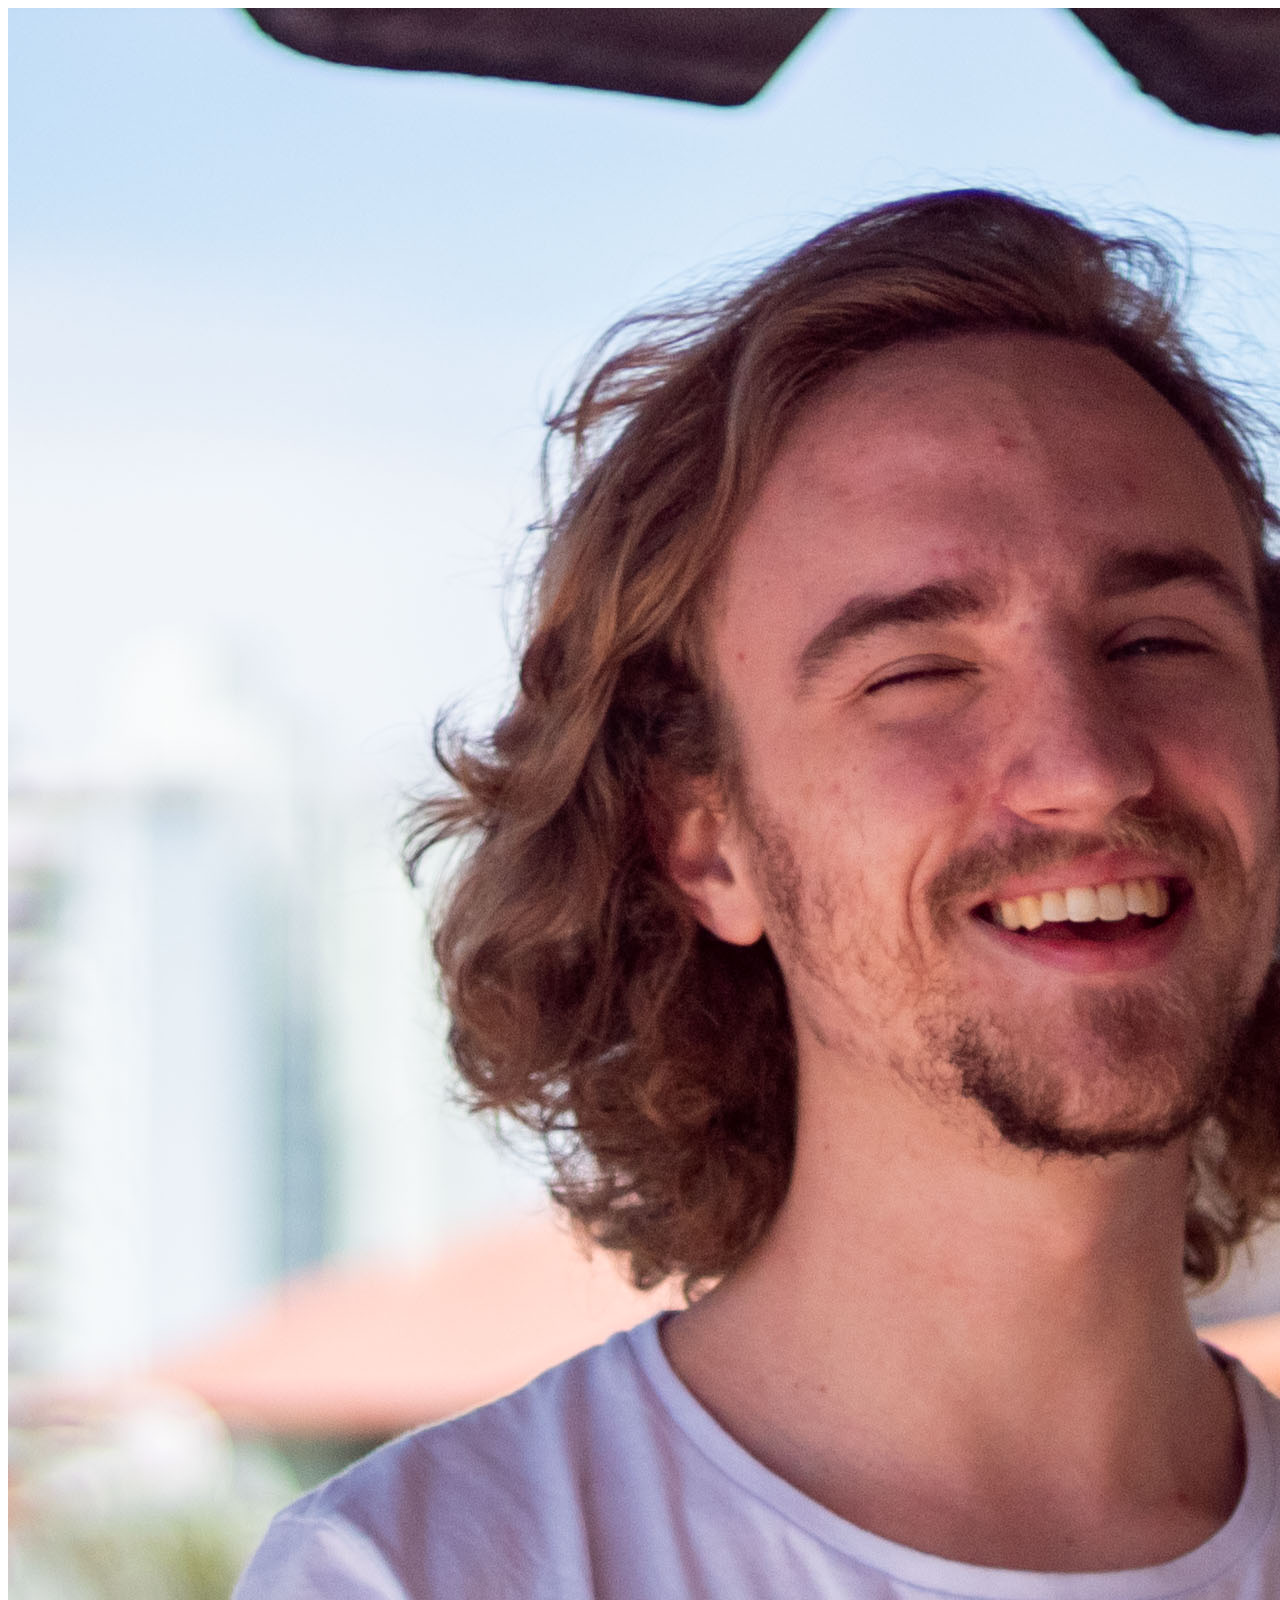
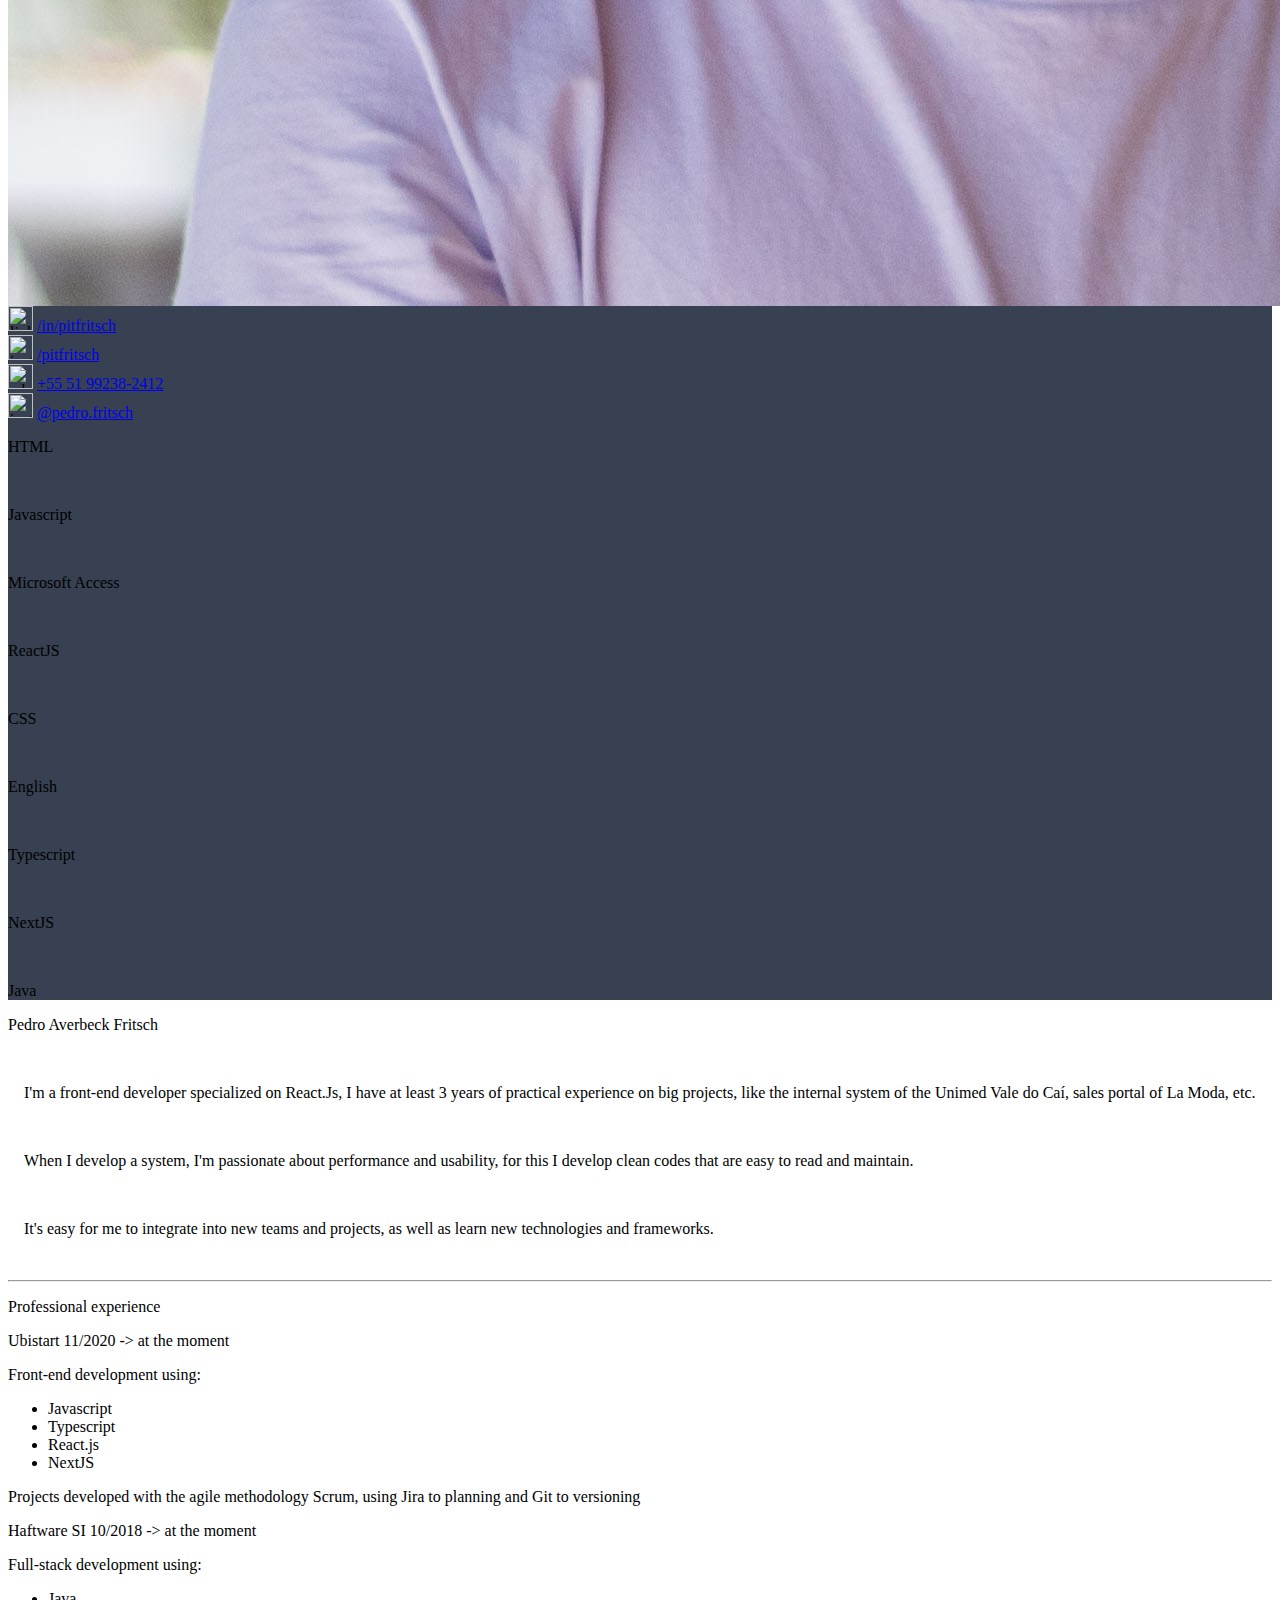
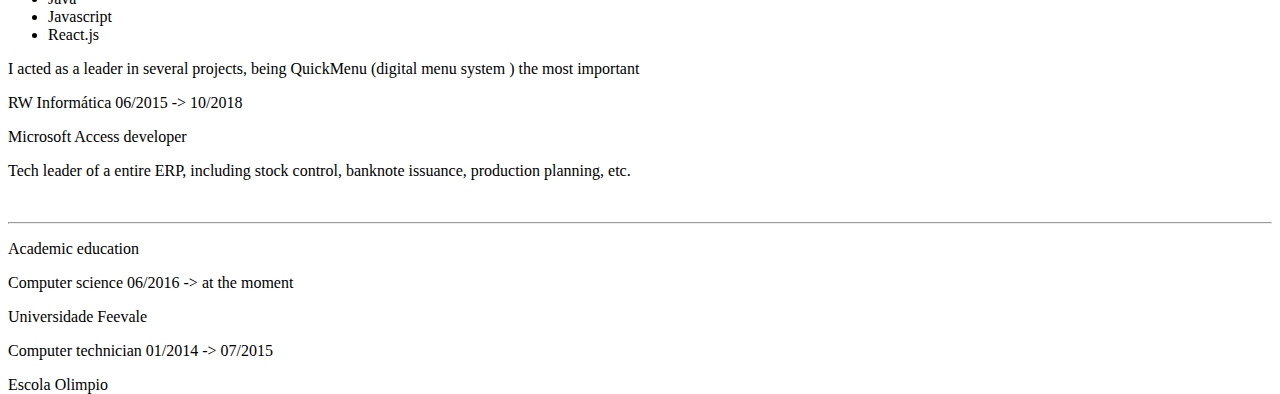
==== en.html @ 0fd1dc42 "versão em ingles /en.html" ====
<html>
  <link href="https://unpkg.com/tailwindcss@^1.0/dist/tailwind.min.css" rel="stylesheet">
  <link href="./style.css" rel="stylesheet">
  <link rel="icon" type="image/png" href="img/favicon.png"/>
  <head>
    <title>Curriculum | Pedro Fritsch</title>
  </head>
  <body>
    
    <div class="grid grid-cols-6 gap-0" style="height: 100vh;">
      <div class="col-span-2 px-4 py-4 text-white dark-bg">
        <img class="w-3/4 mx-auto rounded-full" src="./img/foto.jpg">
        <br>
        <div class="flex flex-col gap-3">
          <div class="flex justify-center gap-2">
            <img src="https://cdn.svgporn.com/logos/linkedin-icon.svg" alt="linkedin-icon" width="25" class="p-0.5">
            <a href="https://www.linkedin.com/in/pitfritsch/" target="_blank">/in/pitfritsch</a>
          </div>
          <div class="flex justify-center gap-2">
            <img src="https://cdn.svgporn.com/logos/github-icon.svg" alt="instagram-icon" width="25" class="p-0.5">
            <a href="https://www.github.com/pitfritsch/" target="_blank">/pitfritsch</a>
          </div>
          <div class="flex justify-center gap-2">
            <img src="https://cdn.svgporn.com/logos/whatsapp.svg" alt="whatsapp-icon" width="25" class="p-0.5">
            <a href="https://api.whatsapp.com/send?phone=5551992382412&text=Oi Pedro, acabei de ver teu currículo, podemos conversar?" target="_blank">+55 51 99238-2412</a>
          </div>
          <div class="flex justify-center gap-2">
            <img src="https://cdn.svgporn.com/logos/instagram-icon.svg" alt="instagram-icon" width="25" class="p-0.5">
            <a href="https://www.instagram.com/pedro.fritsch/" target="_blank">@pedro.fritsch</a>
          </div>
        </div>
        <div class="py-0 px-4">
          <p>HTML</p>
          <div class="w-full h-6 rounded bg-gray-100 overflow-hidden">
            <div class="w-10/12 h-full blue-bar"></div>
          </div>
          <br>
          <p>Javascript</p>
          <div class="w-full h-6 rounded bg-gray-100 overflow-hidden">
            <div class="w-10/12 h-full blue-bar"></div>
          </div>
          <br>
          <p>Microsoft Access</p>
          <div class="w-full h-6 rounded bg-gray-100 overflow-hidden">
            <div class="w-10/12 h-full blue-bar"></div>
          </div>
          <br>
          <p>ReactJS</p>
          <div class="w-full h-6 rounded bg-gray-100 overflow-hidden">
            <div class="w-9/12 h-full blue-bar"></div>
          </div>
          <br>
          <p>CSS</p>
          <div class="w-full h-6 rounded bg-gray-100 overflow-hidden">
            <div class="w-9/12 h-full blue-bar"></div>
          </div>
          <br>
          <p>English</p>
          <div class="w-full h-6 rounded bg-gray-100 overflow-hidden">
            <div class="w-7/12 h-full blue-bar"></div>
          </div>
          <br>
          <p>Typescript</p>
          <div class="w-full h-6 rounded bg-gray-100 overflow-hidden">
            <div class="w-7/12 h-full blue-bar"></div>
          </div>
          <br>
          <p>NextJS</p>
          <div class="w-full h-6 rounded bg-gray-100 overflow-hidden">
            <div class="w-1/2 h-full blue-bar"></div>
          </div>
          <br>
          <p>Java</p>
          <div class="w-full h-6 rounded bg-gray-100 overflow-hidden">
            <div class="w-5/12 h-full blue-bar"></div>
          </div>
        </div>
      </div>

      <div class="col-span-4 text-gray-700 bg-gray-100 px-4 py-4 ">
        <div class="text-center">
          <p class="text-2xl font-semibold">
            Pedro Averbeck Fritsch
          </p>
          <br>
          <p class="text-justify">
            <!-- &nbsp;&nbsp;&nbsp;&nbsp;Sou desenvolvedor front-end especializado em React.Js, possuo mais de 3 anos de experiência prática em grandes projetos, como sistema interno da Unimed Vale do Caí, portal de vendas da La Moda, etc. -->
            &nbsp;&nbsp;&nbsp;&nbsp;I'm a front-end developer specialized on React.Js, I have at least 3 years of practical experience on big projects, like the internal system of the Unimed Vale do Caí, sales portal of La Moda, etc.
          </p>
          <br>
          <p class="text-justify">
            <!-- &nbsp;&nbsp;&nbsp;&nbsp;Quando desenvolvo um sistema, fico aficionado em desempenho e usabilidade, e para isso desenvolvo códigos limpos e de fácil leitura e manutenção. -->
            &nbsp;&nbsp;&nbsp;&nbsp;When I develop a system, I'm passionate about performance and usability, for this I develop clean codes that are easy to read and maintain.
          </p>
          <br>
          <p class="text-justify">
            <!-- &nbsp;&nbsp;&nbsp;&nbsp;Tenho facilidade em me integrar em novas equipes e projetos, assim como aprender novas tecnologias e frameworks. -->
            &nbsp;&nbsp;&nbsp;&nbsp;It's easy for me to integrate into new teams and projects, as well as learn new technologies and frameworks.
          </p>
        </div>
        <br>
        <hr>
        <p class="text-2xl font-semibold">
          Professional experience
        </p>
        <div class="m-3">
          <div>
            <span class="text-xl font-semibold">
              Ubistart
            </span>
            <span class="text-xs">
              11/2020 -> at the moment
            </span>
          </div>
          <div class="text-sm">
            <p>
              Front-end development using:
              <ul class="list-disc list-inside">
                <li>Javascript</li>
                <li>Typescript</li>
                <li>React.js</li>
                <li>NextJS</li>
              </ul>
              Projects developed with the agile methodology Scrum, using Jira to planning and Git to versioning
            </p>
          </div>
        </div>
        <div class="m-3">
          <div>
            <span class="text-xl font-semibold">
              Haftware SI
            </span>
            <span class="text-xs">
              10/2018 -> at the moment
            </span>
          </div>
          <div class="text-sm">
            <p>
              Full-stack development using:
              <ul class="list-disc list-inside">
                <li>Java</li>
                <li>Javascript</li>
                <li>React.js</li>
              </ul>

              I acted as a leader in several projects, being QuickMenu (digital menu system ) the most important
            </p>
          </div>
        </div>
        <div class="m-3">
          <div>
            <span class="text-xl font-semibold">
              RW Informática
            </span>
            <span class="text-xs">
              06/2015 -> 10/2018
            </span>
          </div>
          <div class="text-sm">
            <p>
              Microsoft Access developer
            </p>
            <p>
              Tech leader of a entire ERP, including stock control, banknote issuance, production planning, etc.
            </p>
          </div>
        </div>
        <br>
        <hr>
        <p class="text-2xl font-semibold">
          Academic education
        </p>
        <div class="m-3">
          <div>
            <span class="text-xl font-semibold">
              Computer science
            </span>
            <span class="text-xs">
              06/2016 -> at the moment
            </span>
          </div>
          <div class="text-sm">
            <p>
              Universidade Feevale
            </p>
          </div>
        </div>
        <div class="m-3">
          <div>
            <span class="text-xl font-semibold">
              Computer technician
            </span>
            <span class="text-xs">
              01/2014 -> 07/2015
            </span>
          </div>
          <div class="text-sm">
            <p>
              Escola Olimpio
            </p>
          </div>
        </div>
        
      </div>
    </div>

  </body>
  
</html>
---- style.css ----
.dark-bg {
  background-color: #374151;
}

.blue-bar {
  background-color: #38BDF8;
}
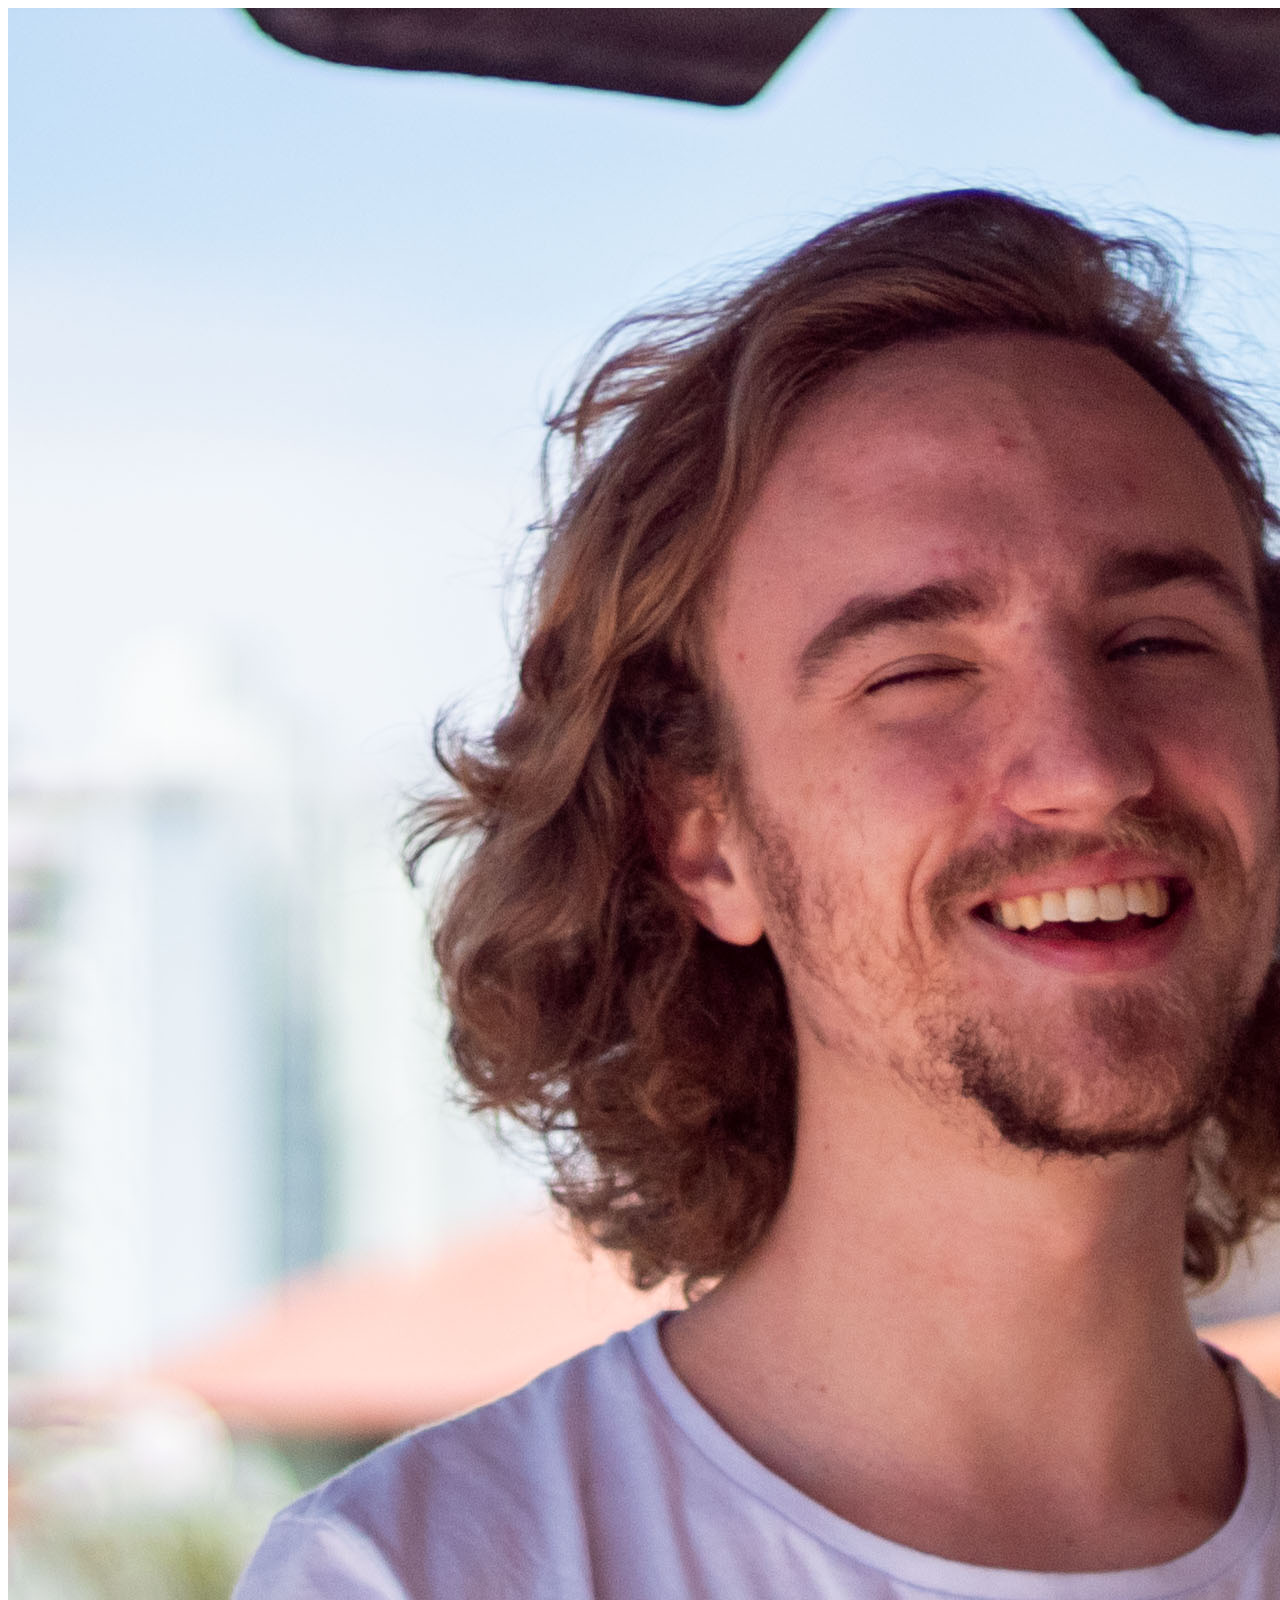
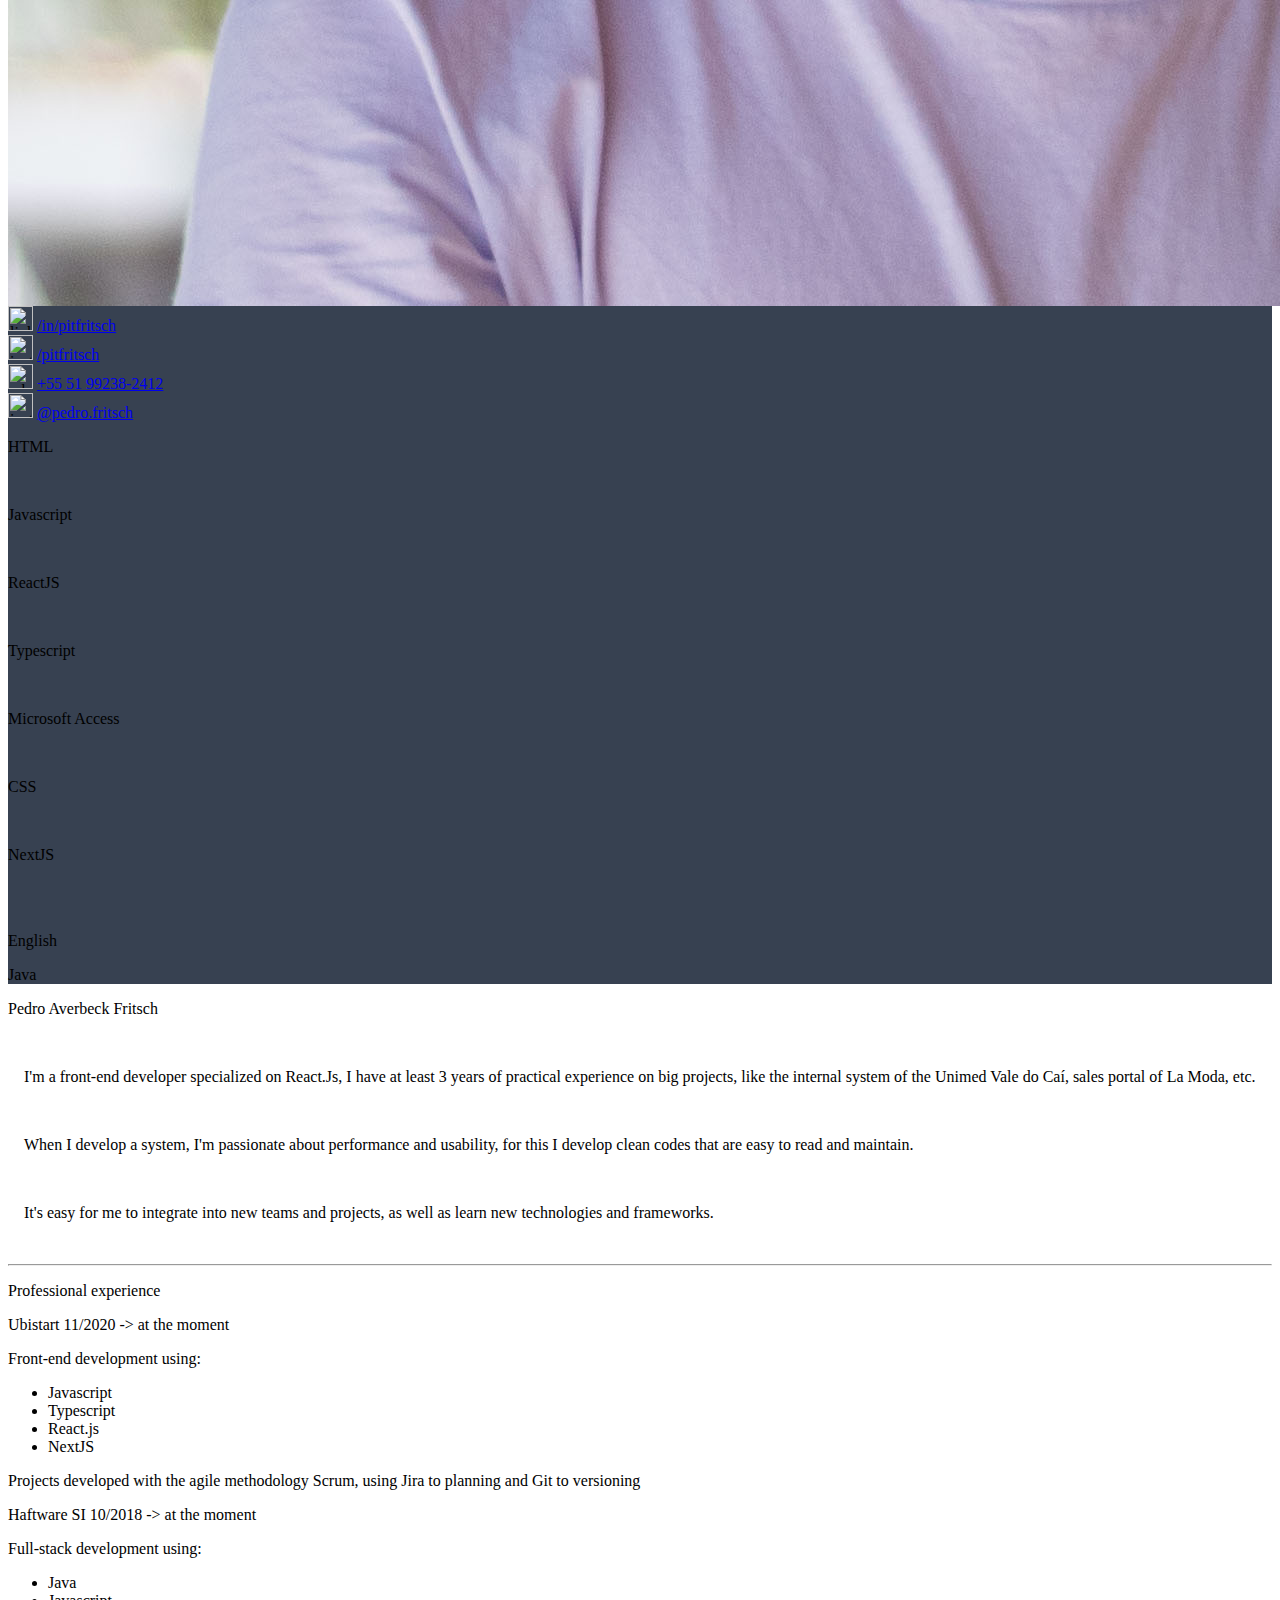
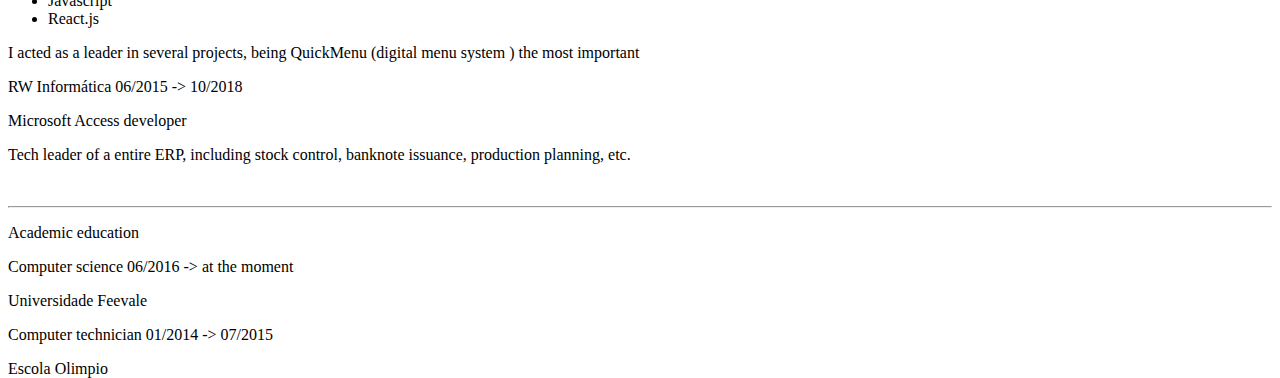
==== commit 0f46fb24: "ajustado capacitações" ====
--- a/en.html
+++ b/en.html
@@ -32,44 +32,44 @@
         <div class="py-0 px-4">
           <p>HTML</p>
           <div class="w-full h-6 rounded bg-gray-100 overflow-hidden">
+            <div class="w-12/12 h-full blue-bar"></div>
+          </div>
+          <br>
+          <p>Javascript</p>
+          <div class="w-full h-6 rounded bg-gray-100 overflow-hidden">
+            <div class="w-12/12 h-full blue-bar"></div>
+          </div>
+          <br>
+          <p>ReactJS</p>
+          <div class="w-full h-6 rounded bg-gray-100 overflow-hidden">
+            <div class="w-11/12 h-full blue-bar"></div>
+          </div>
+          <br>
+          <p>Typescript</p>
+          <div class="w-full h-6 rounded bg-gray-100 overflow-hidden">
             <div class="w-10/12 h-full blue-bar"></div>
           </div>
           <br>
-          <p>Javascript</p>
+          <p>Microsoft Access</p>
           <div class="w-full h-6 rounded bg-gray-100 overflow-hidden">
             <div class="w-10/12 h-full blue-bar"></div>
           </div>
           <br>
-          <p>Microsoft Access</p>
-          <div class="w-full h-6 rounded bg-gray-100 overflow-hidden">
-            <div class="w-10/12 h-full blue-bar"></div>
-          </div>
-          <br>
-          <p>ReactJS</p>
+          <p>CSS</p>
           <div class="w-full h-6 rounded bg-gray-100 overflow-hidden">
             <div class="w-9/12 h-full blue-bar"></div>
           </div>
           <br>
-          <p>CSS</p>
-          <div class="w-full h-6 rounded bg-gray-100 overflow-hidden">
-            <div class="w-9/12 h-full blue-bar"></div>
-          </div>
+          <p>NextJS</p>
+          <div class="w-full h-6 rounded bg-gray-100 overflow-hidden">
+            <div class="w-7/12 h-full blue-bar"></div>
+          </div>
+          <br>
           <br>
           <p>English</p>
           <div class="w-full h-6 rounded bg-gray-100 overflow-hidden">
             <div class="w-7/12 h-full blue-bar"></div>
           </div>
-          <br>
-          <p>Typescript</p>
-          <div class="w-full h-6 rounded bg-gray-100 overflow-hidden">
-            <div class="w-7/12 h-full blue-bar"></div>
-          </div>
-          <br>
-          <p>NextJS</p>
-          <div class="w-full h-6 rounded bg-gray-100 overflow-hidden">
-            <div class="w-1/2 h-full blue-bar"></div>
-          </div>
-          <br>
           <p>Java</p>
           <div class="w-full h-6 rounded bg-gray-100 overflow-hidden">
             <div class="w-5/12 h-full blue-bar"></div>
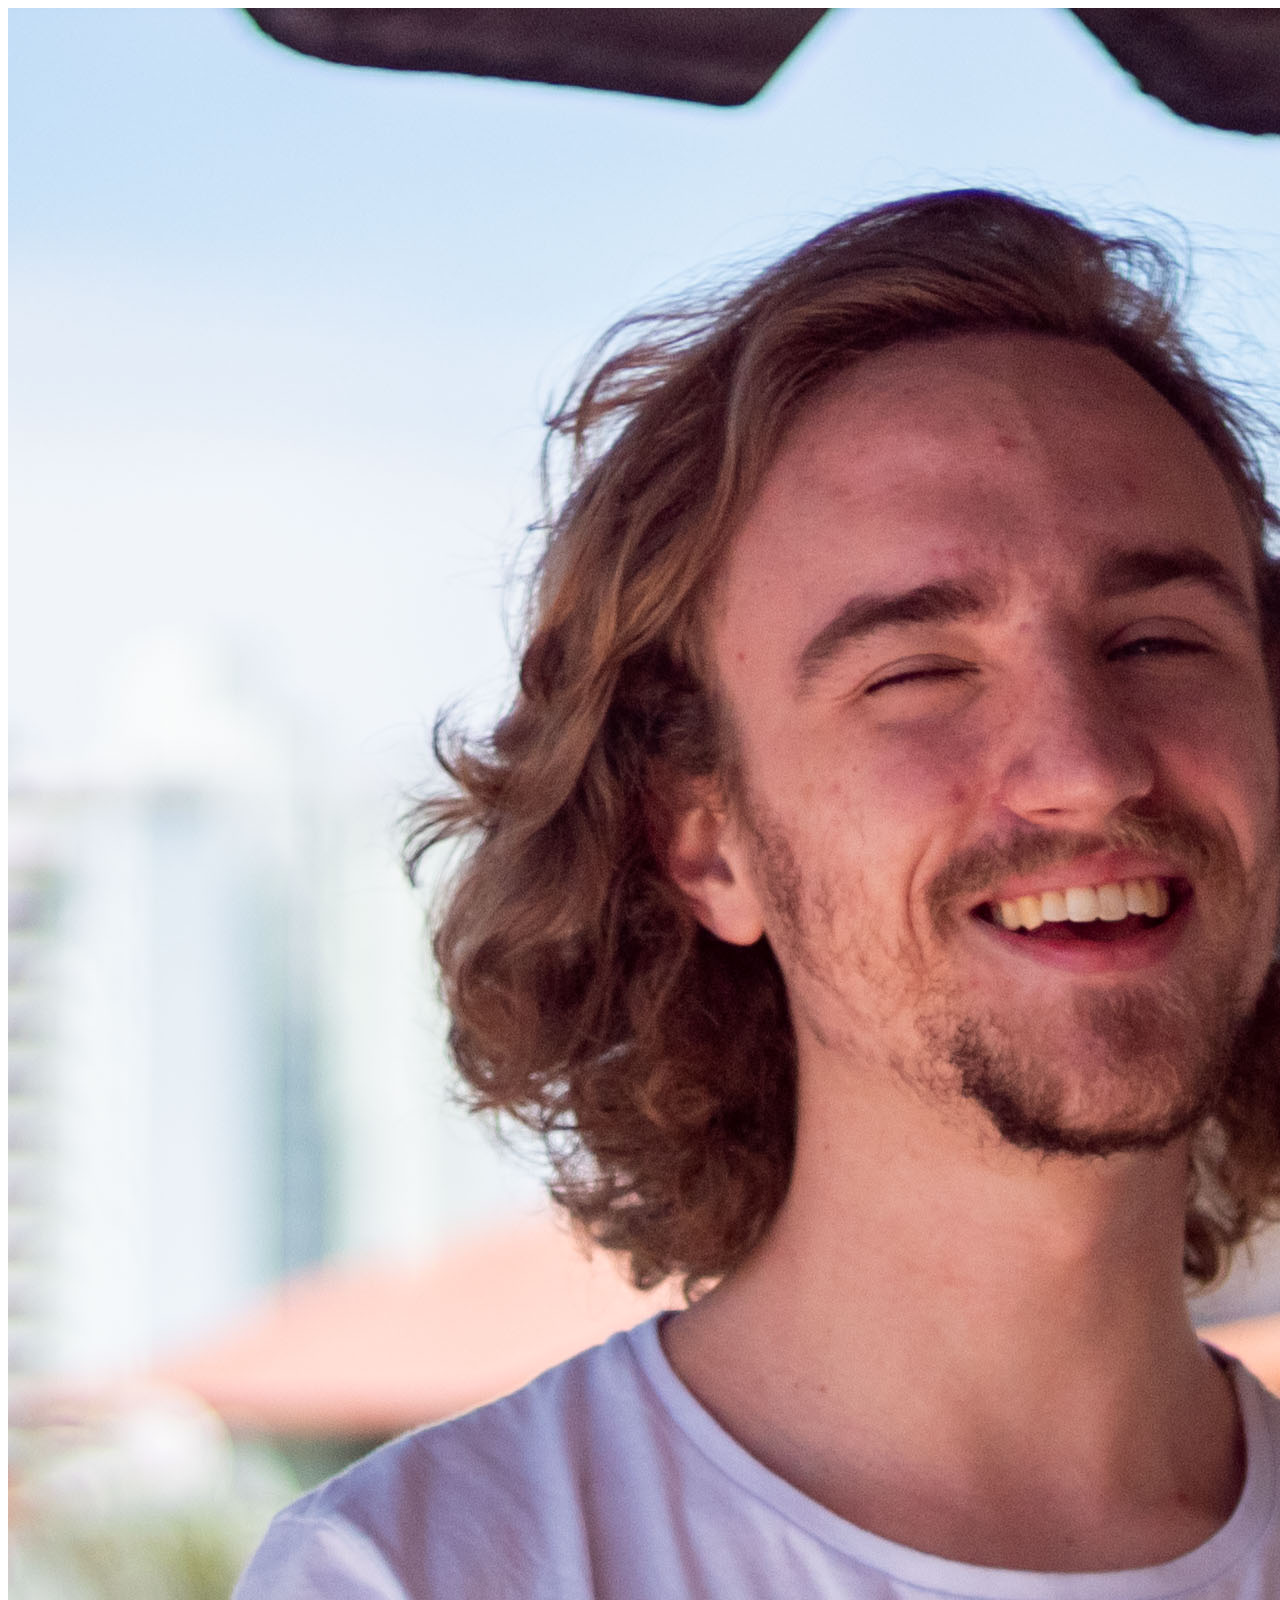
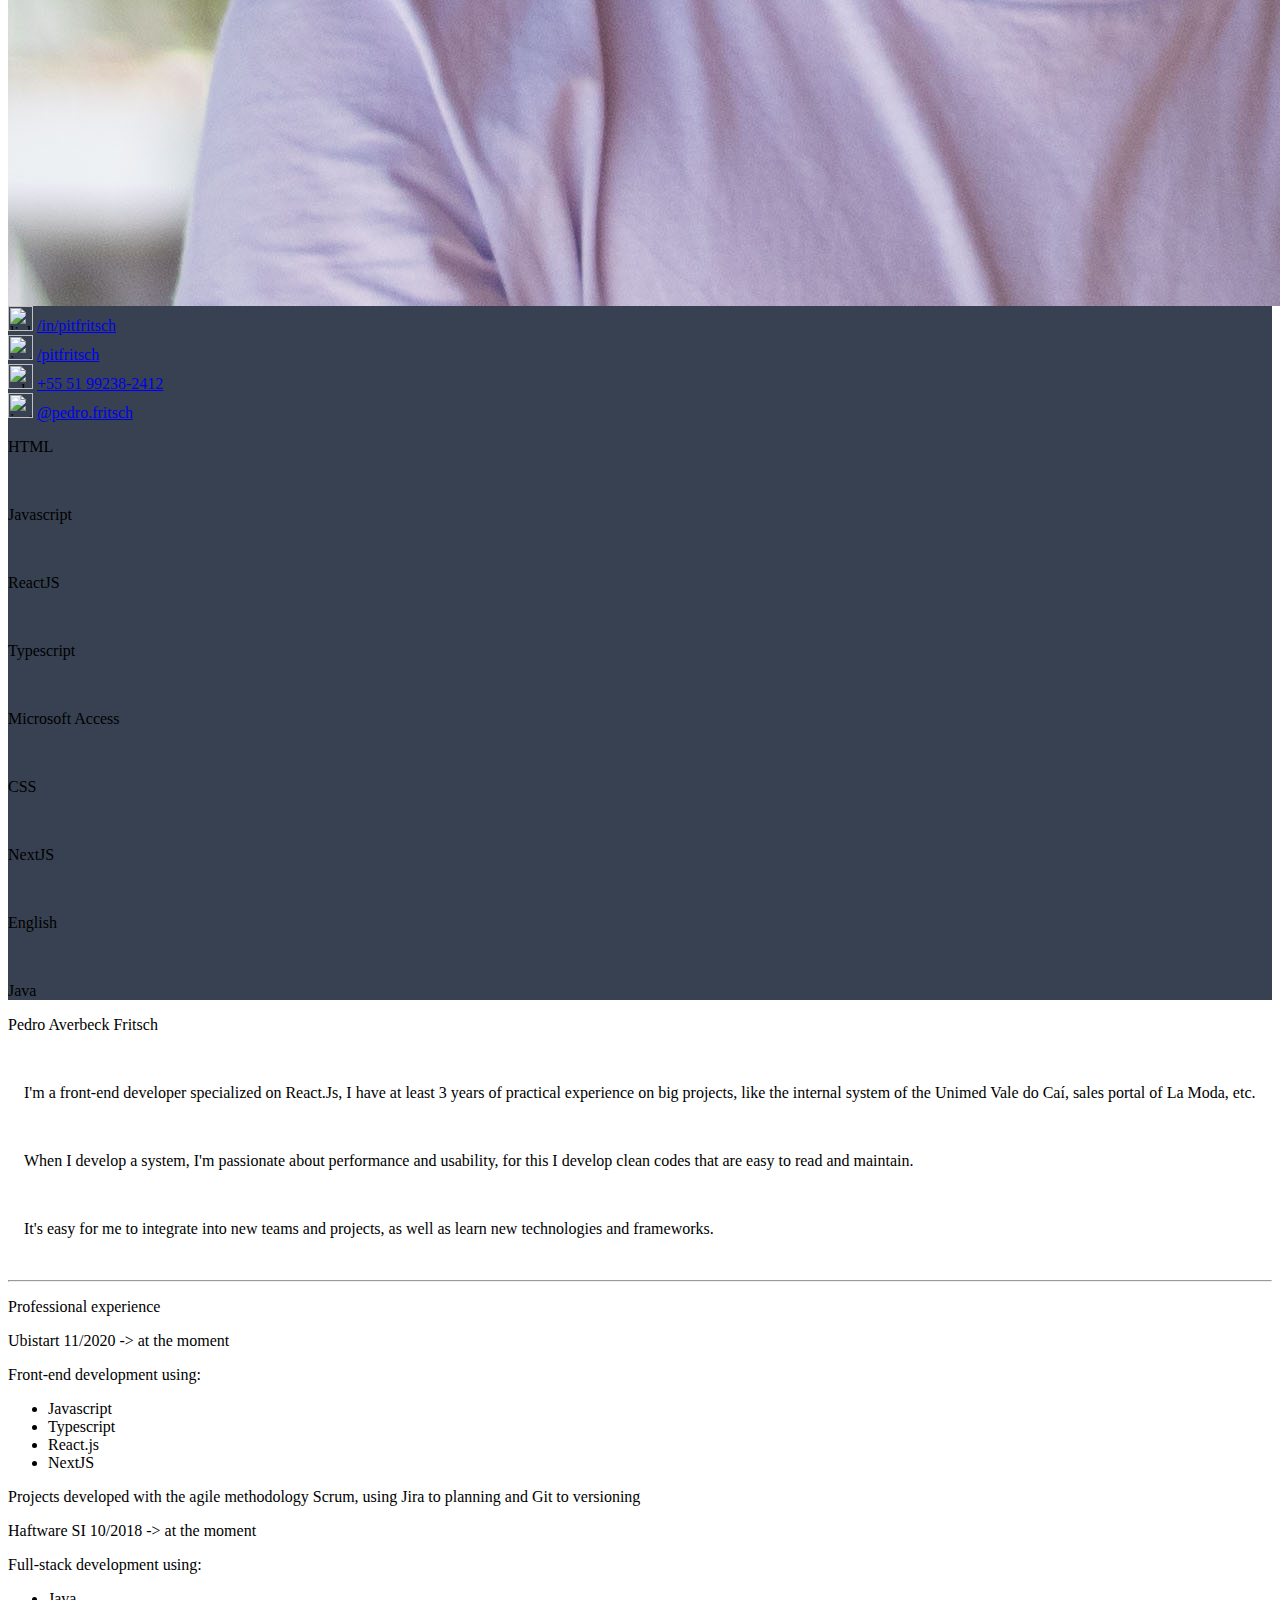
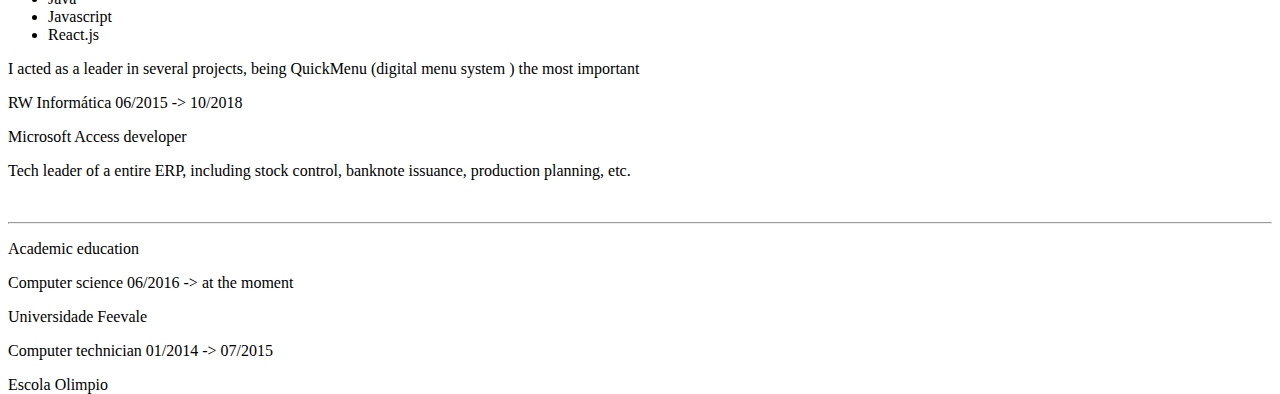
==== commit 91896f42: "ajustado br" ====
--- a/en.html
+++ b/en.html
@@ -65,11 +65,11 @@
             <div class="w-7/12 h-full blue-bar"></div>
           </div>
           <br>
-          <br>
           <p>English</p>
           <div class="w-full h-6 rounded bg-gray-100 overflow-hidden">
             <div class="w-7/12 h-full blue-bar"></div>
           </div>
+          <br>
           <p>Java</p>
           <div class="w-full h-6 rounded bg-gray-100 overflow-hidden">
             <div class="w-5/12 h-full blue-bar"></div>
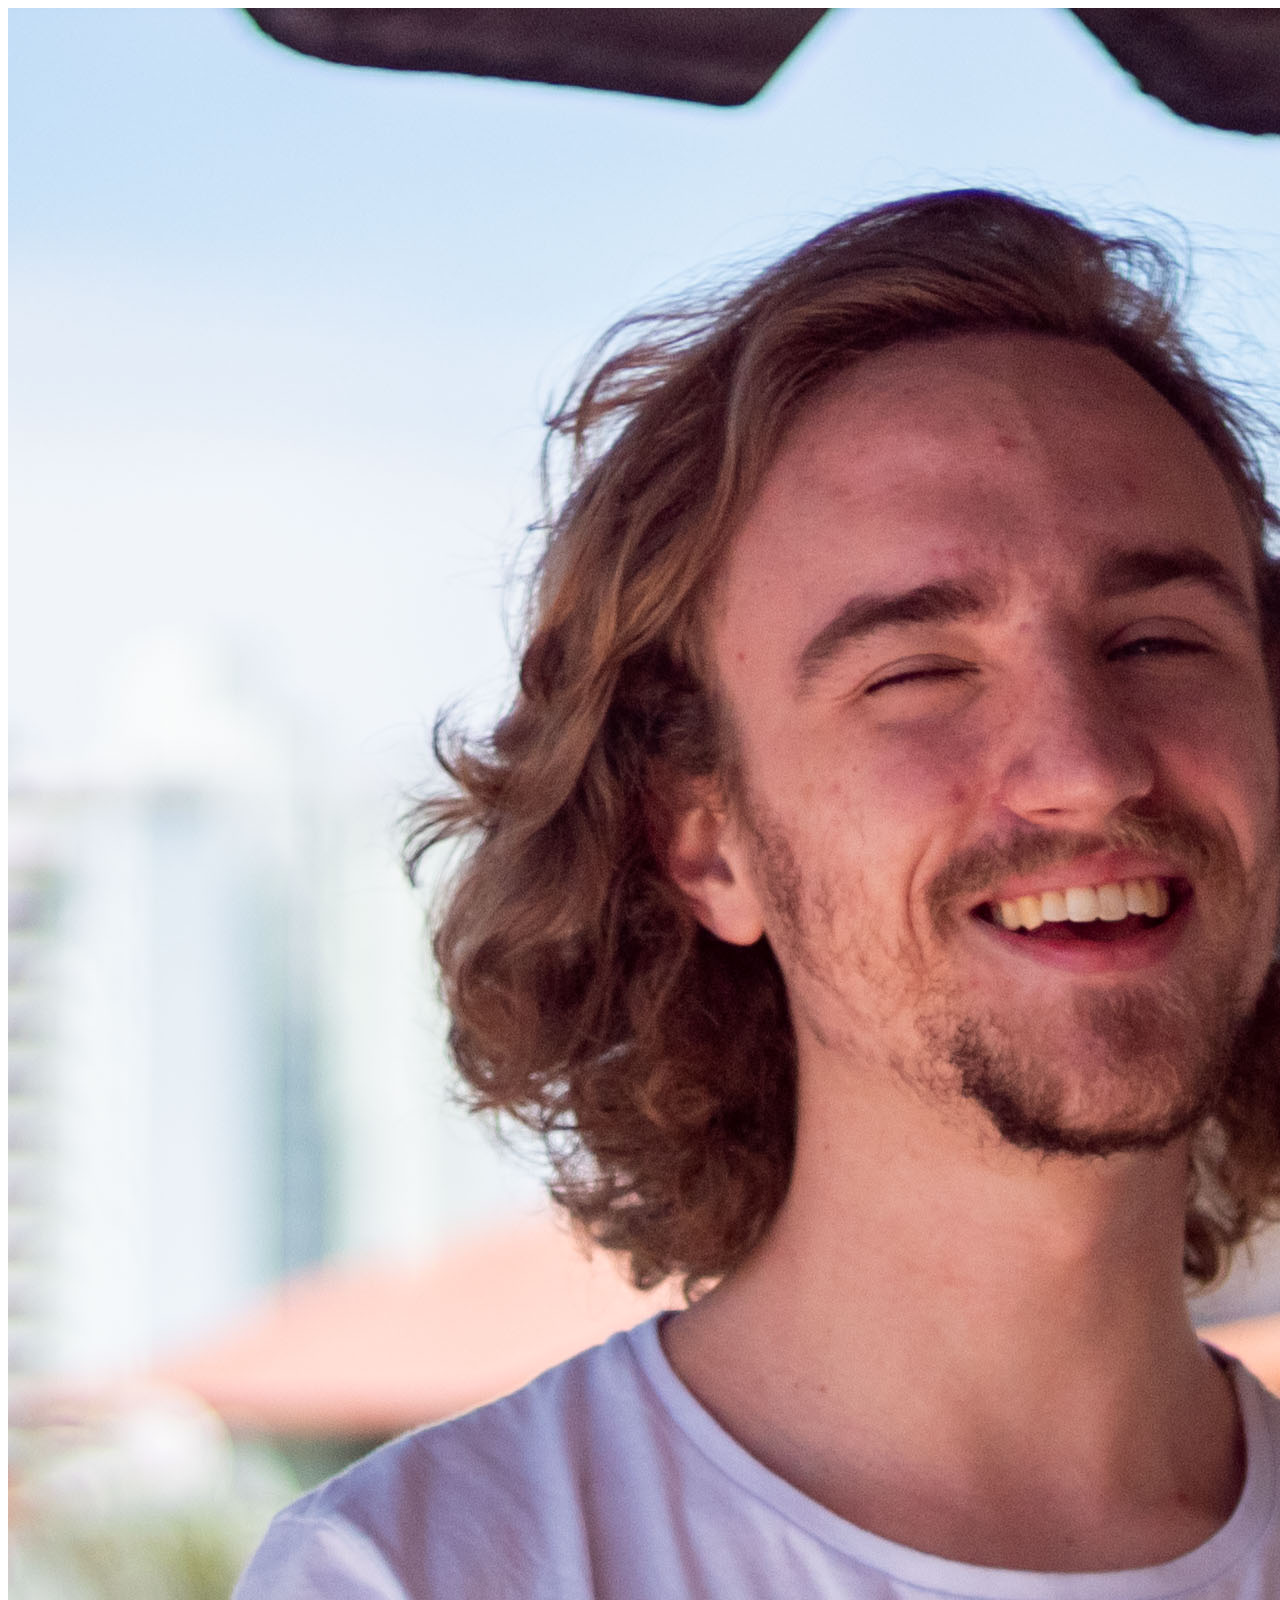
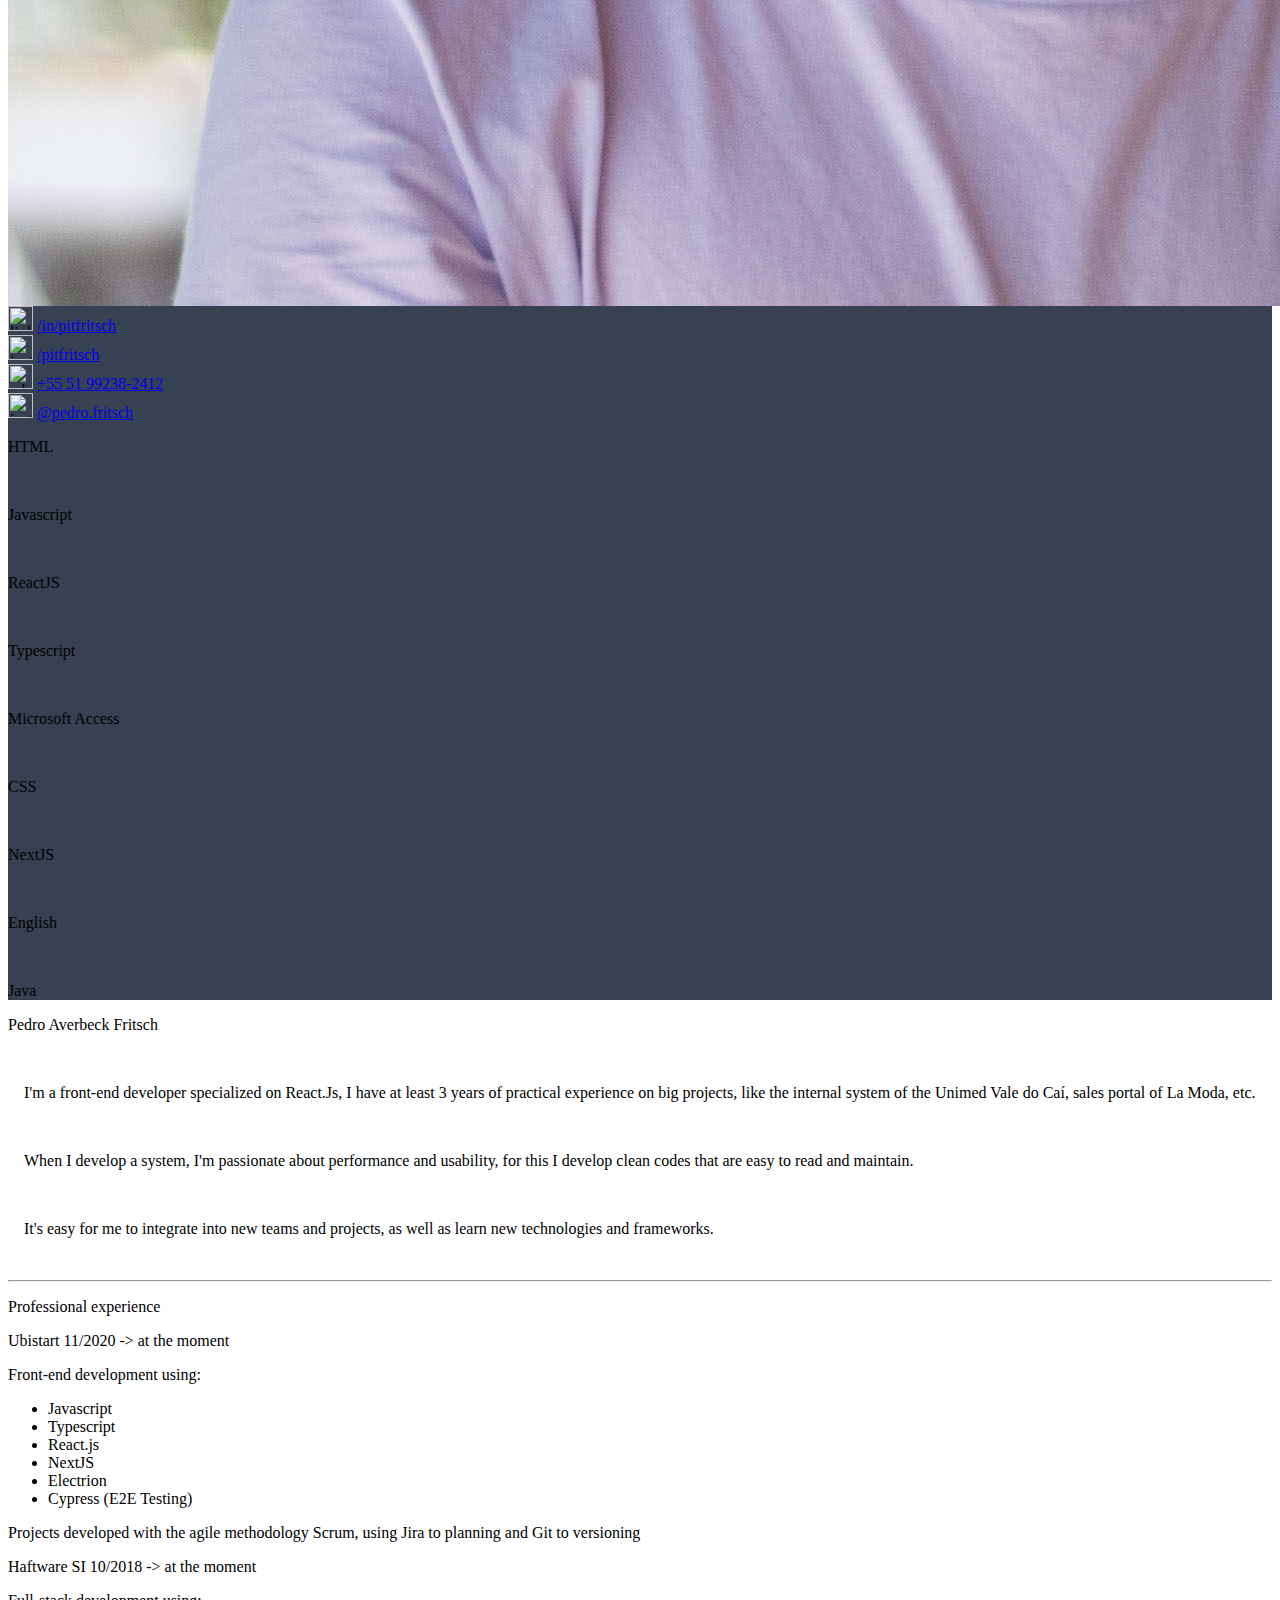
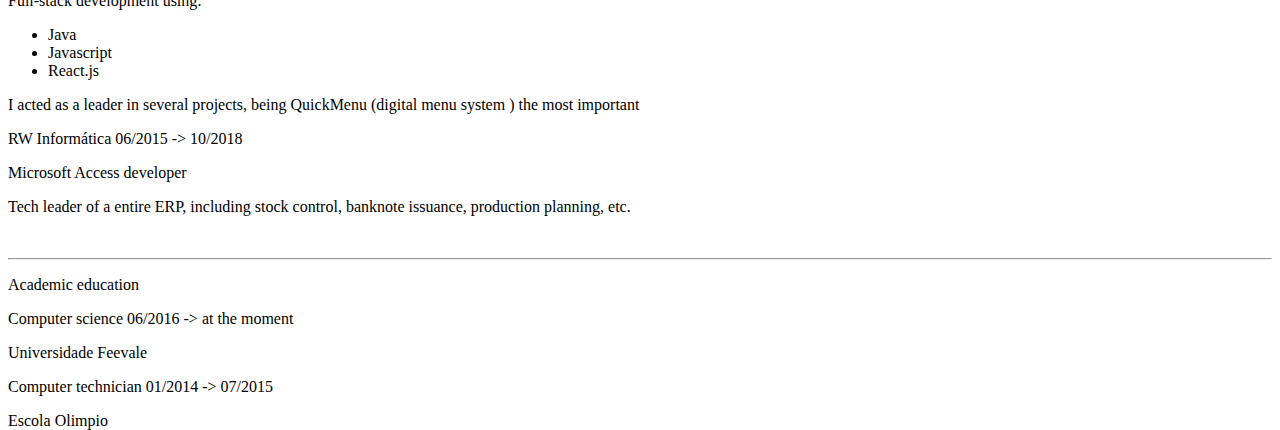
==== commit 928e900d: "adicionado competencias" ====
--- a/en.html
+++ b/en.html
@@ -120,6 +120,8 @@
                 <li>Typescript</li>
                 <li>React.js</li>
                 <li>NextJS</li>
+                <li>Electrion</li>
+                <li>Cypress (E2E Testing)</li>
               </ul>
               Projects developed with the agile methodology Scrum, using Jira to planning and Git to versioning
             </p>
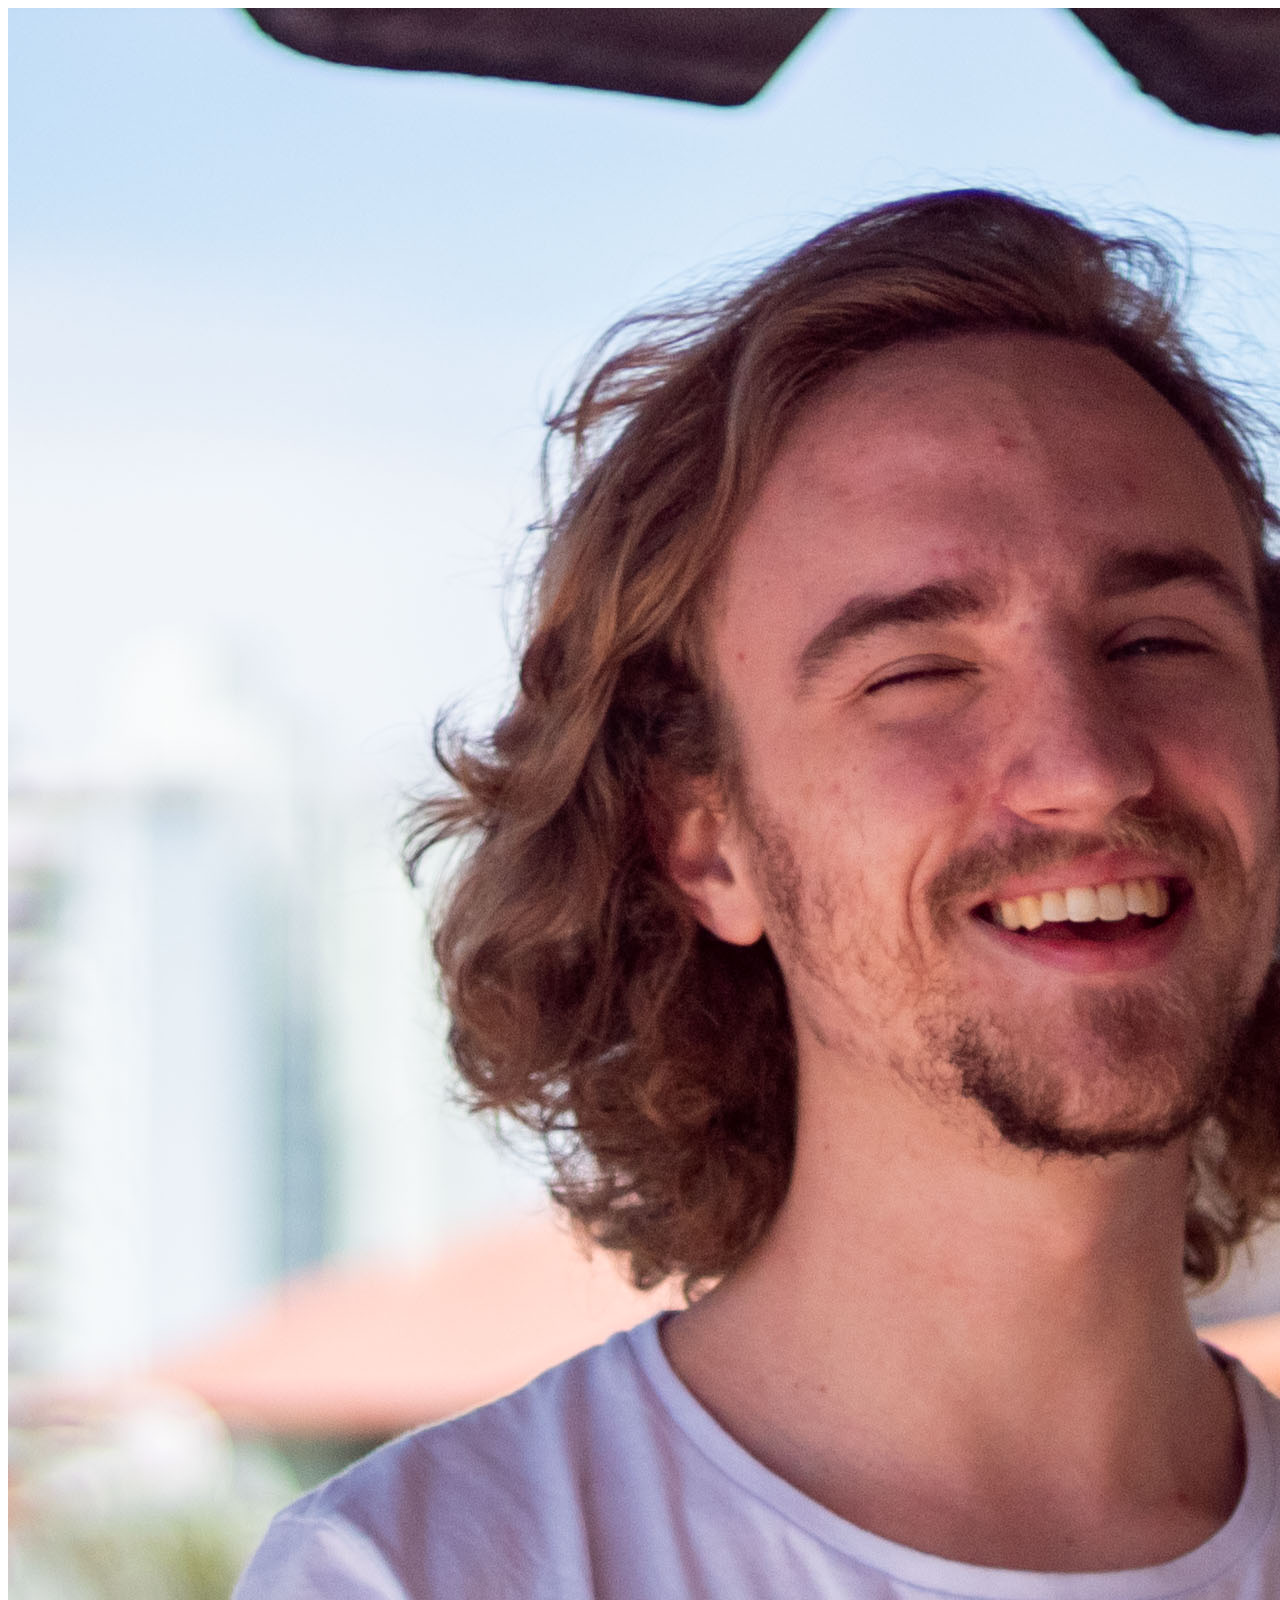
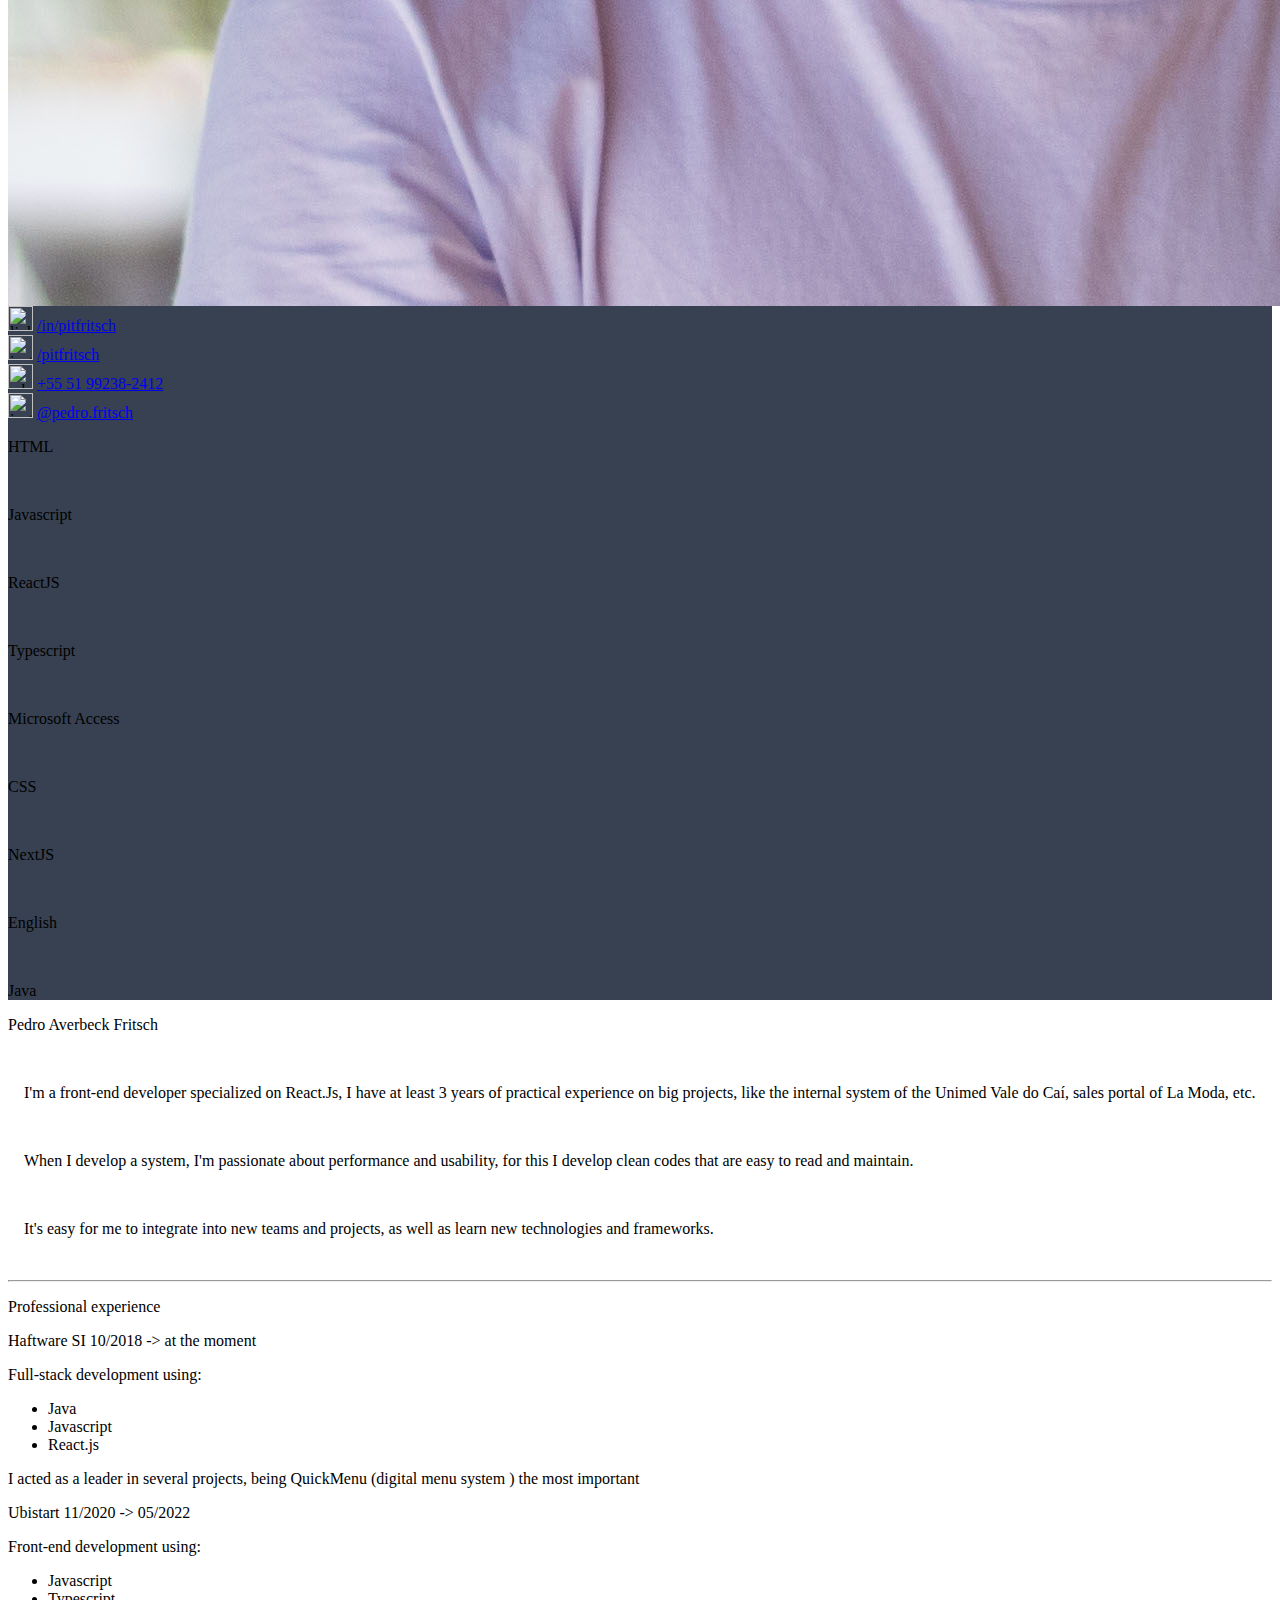
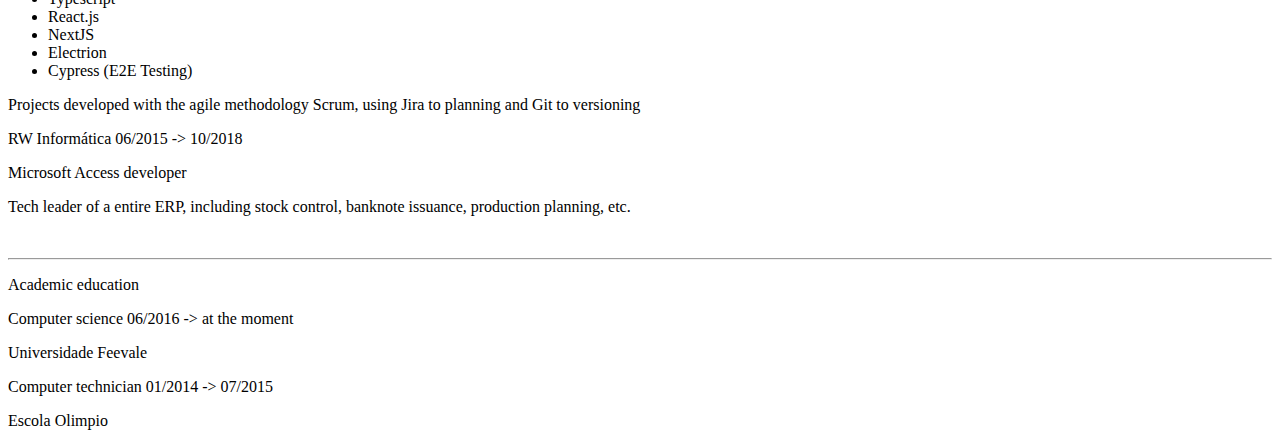
==== commit a852c4e4: "changed Ubistart dates" ====
--- a/en.html
+++ b/en.html
@@ -106,10 +106,32 @@
         <div class="m-3">
           <div>
             <span class="text-xl font-semibold">
+              Haftware SI
+            </span>
+            <span class="text-xs">
+              10/2018 -> at the moment
+            </span>
+          </div>
+          <div class="text-sm">
+            <p>
+              Full-stack development using:
+              <ul class="list-disc list-inside">
+                <li>Java</li>
+                <li>Javascript</li>
+                <li>React.js</li>
+              </ul>
+
+              I acted as a leader in several projects, being QuickMenu (digital menu system ) the most important
+            </p>
+          </div>
+        </div>
+        <div class="m-3">
+          <div>
+            <span class="text-xl font-semibold">
               Ubistart
             </span>
             <span class="text-xs">
-              11/2020 -> at the moment
+              11/2020 -> 05/2022
             </span>
           </div>
           <div class="text-sm">
@@ -130,28 +152,6 @@
         <div class="m-3">
           <div>
             <span class="text-xl font-semibold">
-              Haftware SI
-            </span>
-            <span class="text-xs">
-              10/2018 -> at the moment
-            </span>
-          </div>
-          <div class="text-sm">
-            <p>
-              Full-stack development using:
-              <ul class="list-disc list-inside">
-                <li>Java</li>
-                <li>Javascript</li>
-                <li>React.js</li>
-              </ul>
-
-              I acted as a leader in several projects, being QuickMenu (digital menu system ) the most important
-            </p>
-          </div>
-        </div>
-        <div class="m-3">
-          <div>
-            <span class="text-xl font-semibold">
               RW Informática
             </span>
             <span class="text-xs">
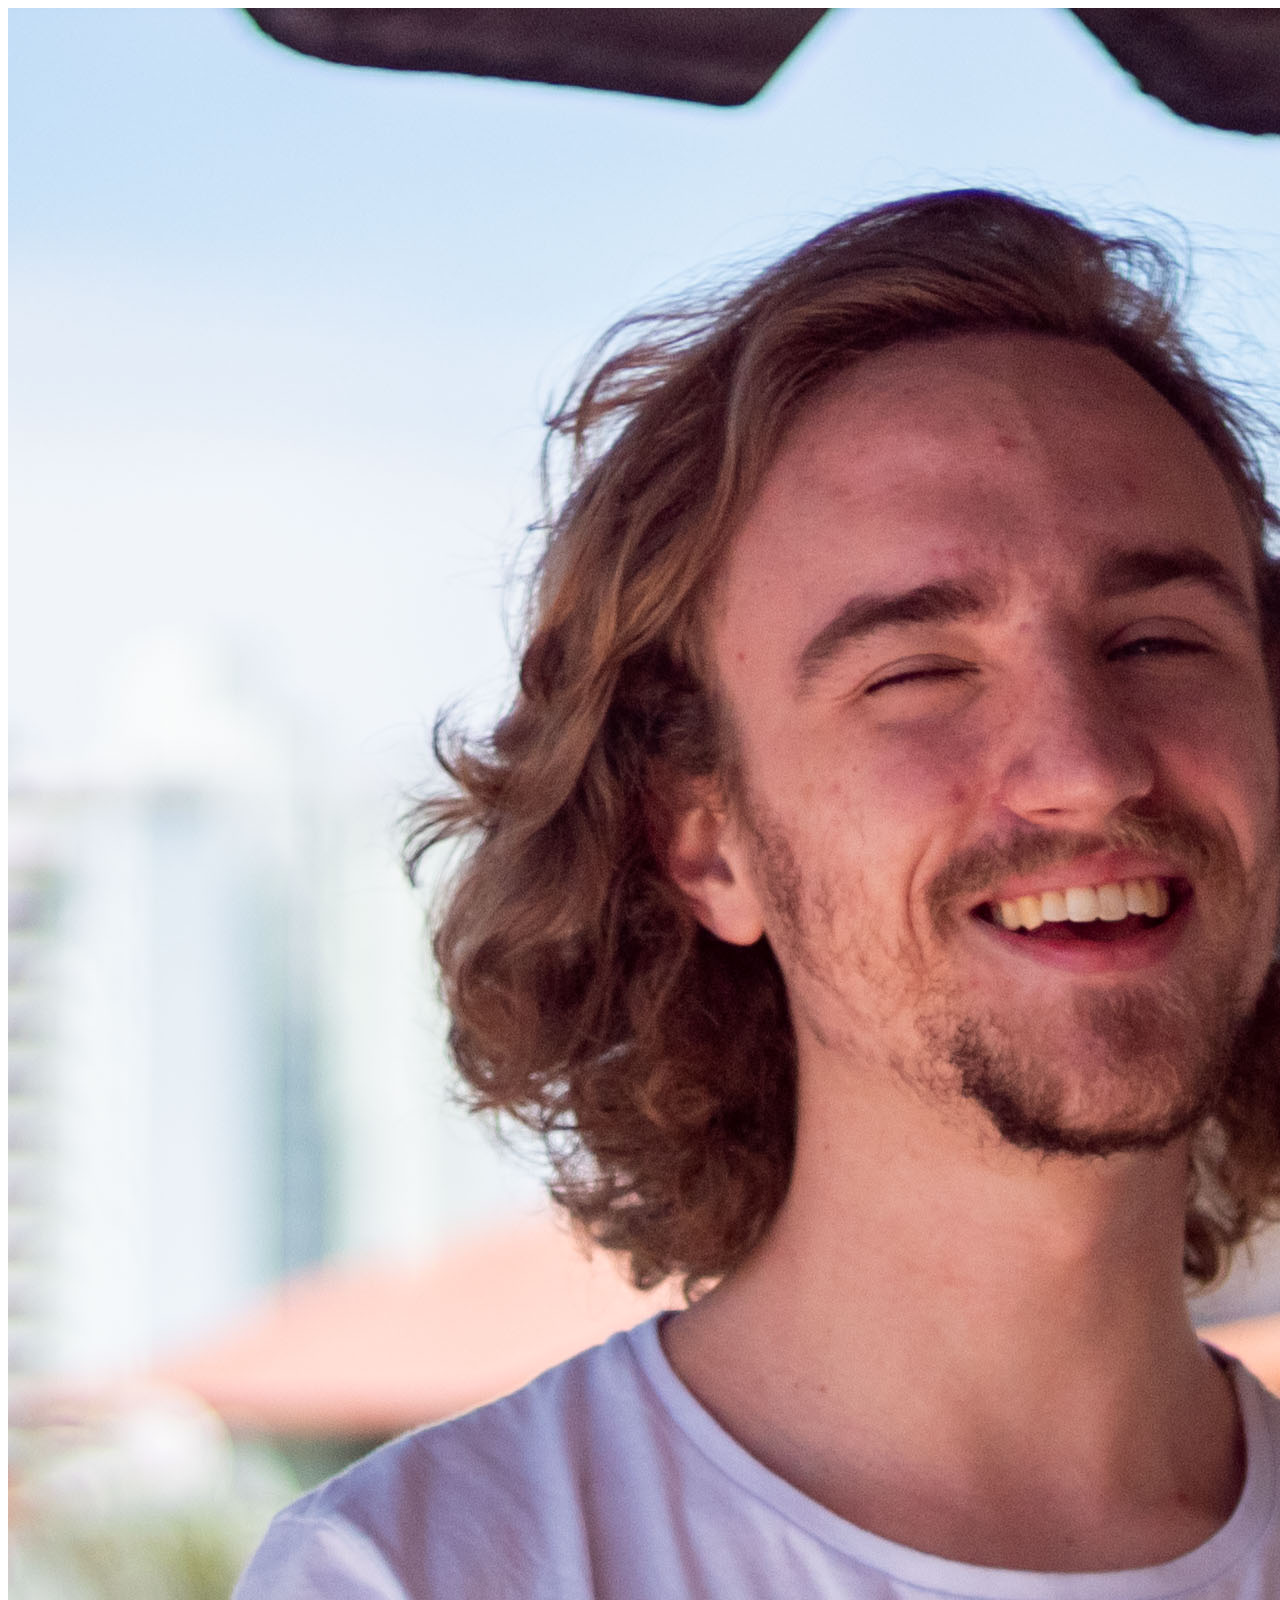
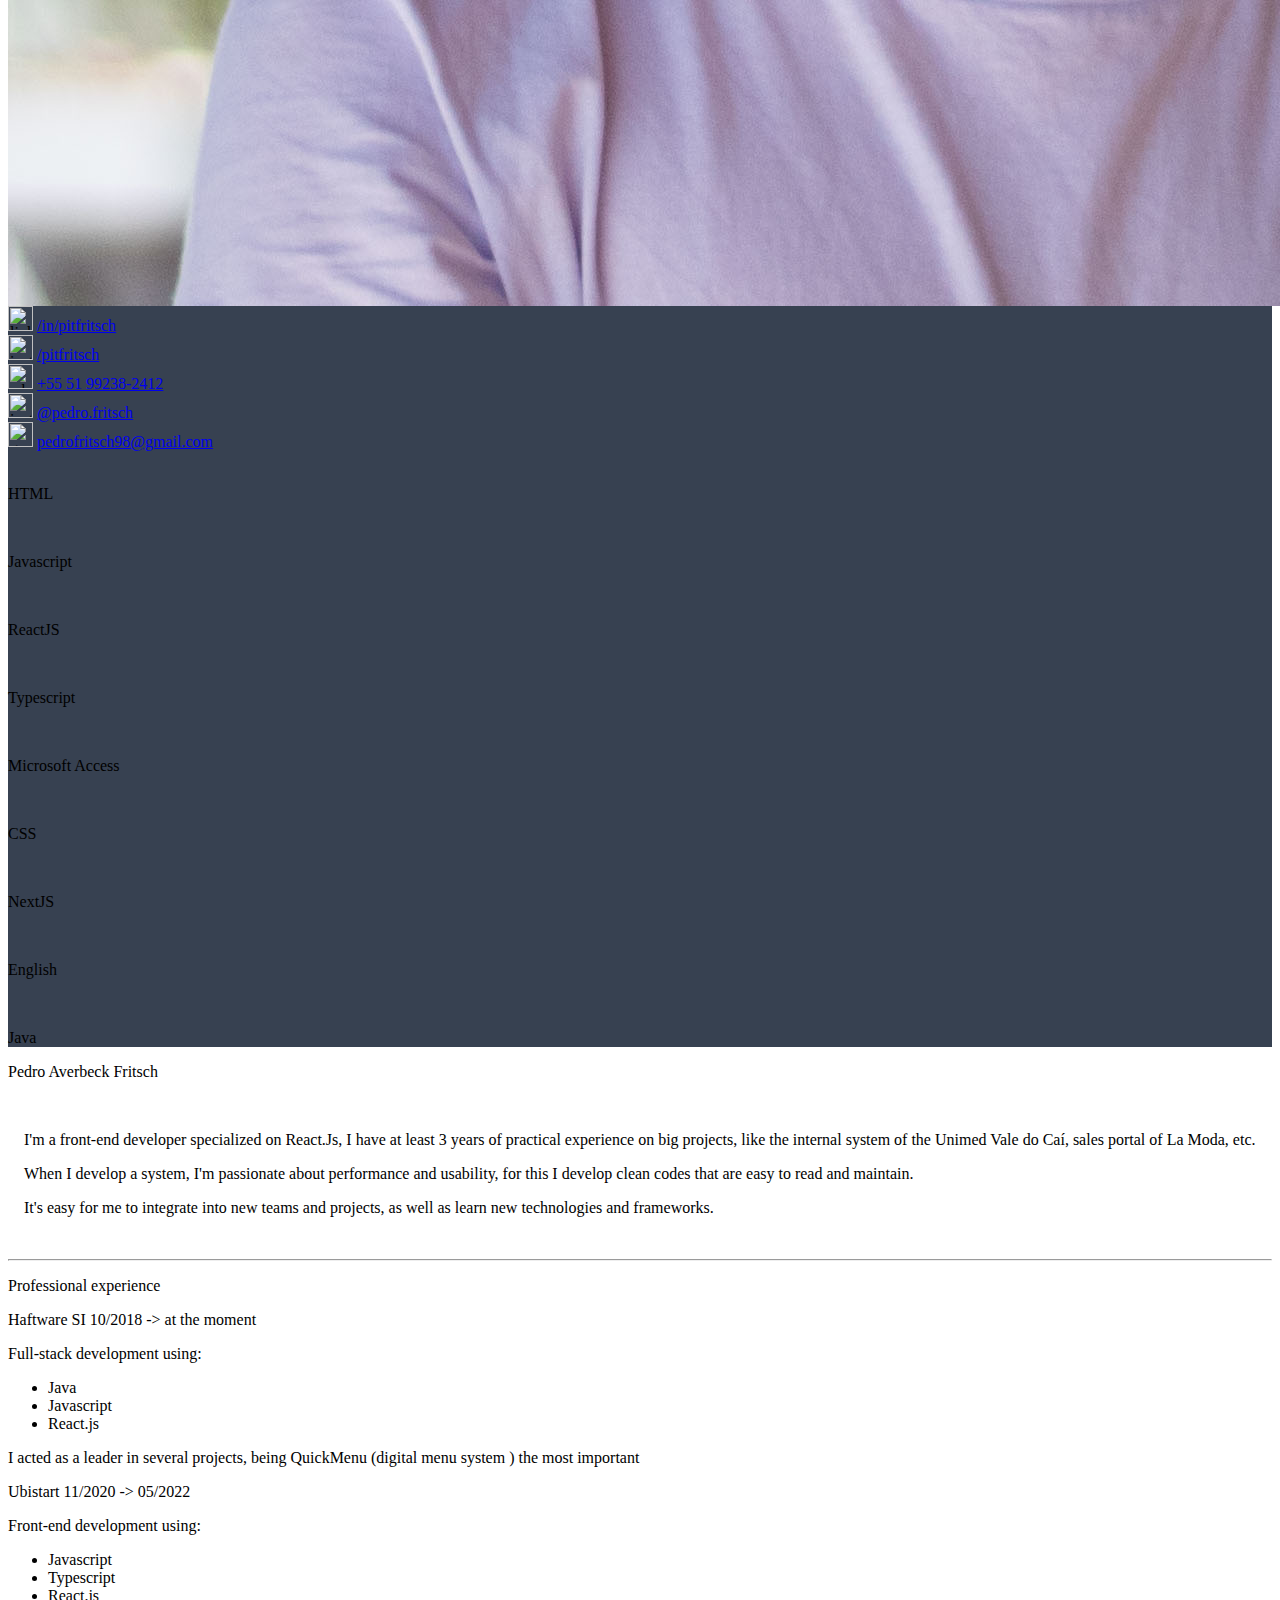
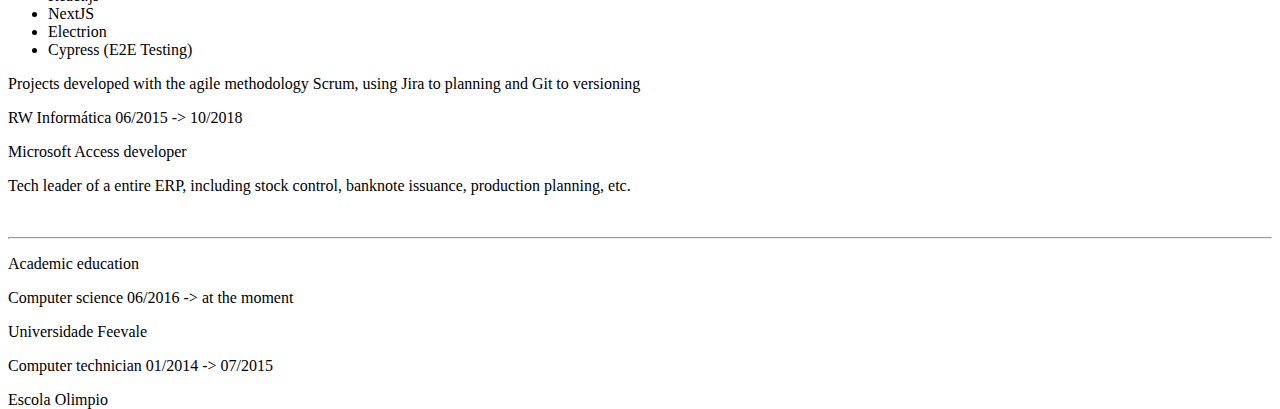
==== commit 8dea4ba6: "added email" ====
--- a/en.html
+++ b/en.html
@@ -21,14 +21,19 @@
             <a href="https://www.github.com/pitfritsch/" target="_blank">/pitfritsch</a>
           </div>
           <div class="flex justify-center gap-2">
-            <img src="https://cdn.svgporn.com/logos/whatsapp.svg" alt="whatsapp-icon" width="25" class="p-0.5">
+            <img src="https://cdn.svgporn.com/logos/whatsapp-icon.svg" alt="whatsapp-icon" width="25" class="p-0.5">
             <a href="https://api.whatsapp.com/send?phone=5551992382412&text=Oi Pedro, acabei de ver teu currículo, podemos conversar?" target="_blank">+55 51 99238-2412</a>
           </div>
           <div class="flex justify-center gap-2">
             <img src="https://cdn.svgporn.com/logos/instagram-icon.svg" alt="instagram-icon" width="25" class="p-0.5">
             <a href="https://www.instagram.com/pedro.fritsch/" target="_blank">@pedro.fritsch</a>
           </div>
-        </div>
+          <div class="flex justify-center gap-2">
+            <img src="https://cdn.svgporn.com/logos/google-gmail.svg" alt="google-gmail" width="25" class="p-0.5">
+            <a  href="mailto:pedrofritsch98@gmail.com" target="_blank">pedrofritsch98@gmail.com</a>
+          </div>
+        </div>
+        <br>
         <div class="py-0 px-4">
           <p>HTML</p>
           <div class="w-full h-6 rounded bg-gray-100 overflow-hidden">
@@ -87,12 +92,10 @@
             <!-- &nbsp;&nbsp;&nbsp;&nbsp;Sou desenvolvedor front-end especializado em React.Js, possuo mais de 3 anos de experiência prática em grandes projetos, como sistema interno da Unimed Vale do Caí, portal de vendas da La Moda, etc. -->
             &nbsp;&nbsp;&nbsp;&nbsp;I'm a front-end developer specialized on React.Js, I have at least 3 years of practical experience on big projects, like the internal system of the Unimed Vale do Caí, sales portal of La Moda, etc.
           </p>
-          <br>
           <p class="text-justify">
             <!-- &nbsp;&nbsp;&nbsp;&nbsp;Quando desenvolvo um sistema, fico aficionado em desempenho e usabilidade, e para isso desenvolvo códigos limpos e de fácil leitura e manutenção. -->
             &nbsp;&nbsp;&nbsp;&nbsp;When I develop a system, I'm passionate about performance and usability, for this I develop clean codes that are easy to read and maintain.
           </p>
-          <br>
           <p class="text-justify">
             <!-- &nbsp;&nbsp;&nbsp;&nbsp;Tenho facilidade em me integrar em novas equipes e projetos, assim como aprender novas tecnologias e frameworks. -->
             &nbsp;&nbsp;&nbsp;&nbsp;It's easy for me to integrate into new teams and projects, as well as learn new technologies and frameworks.
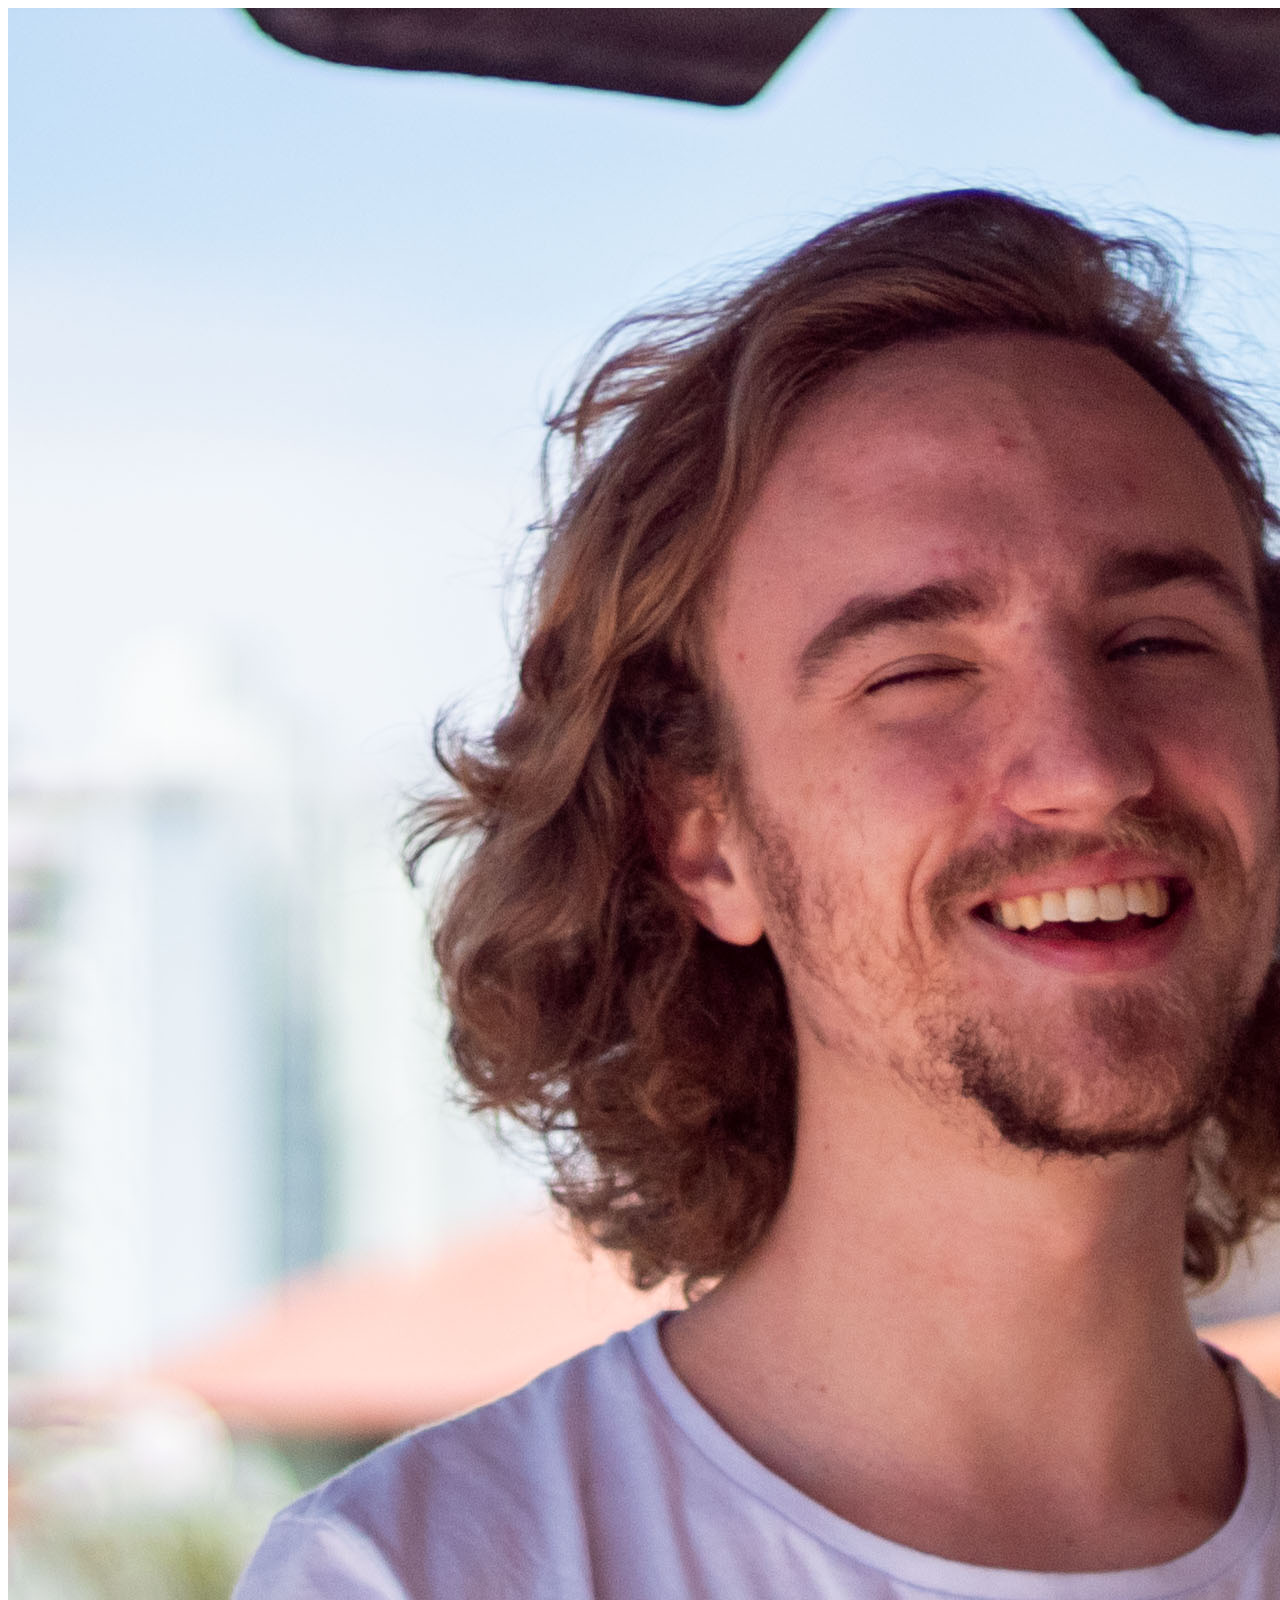
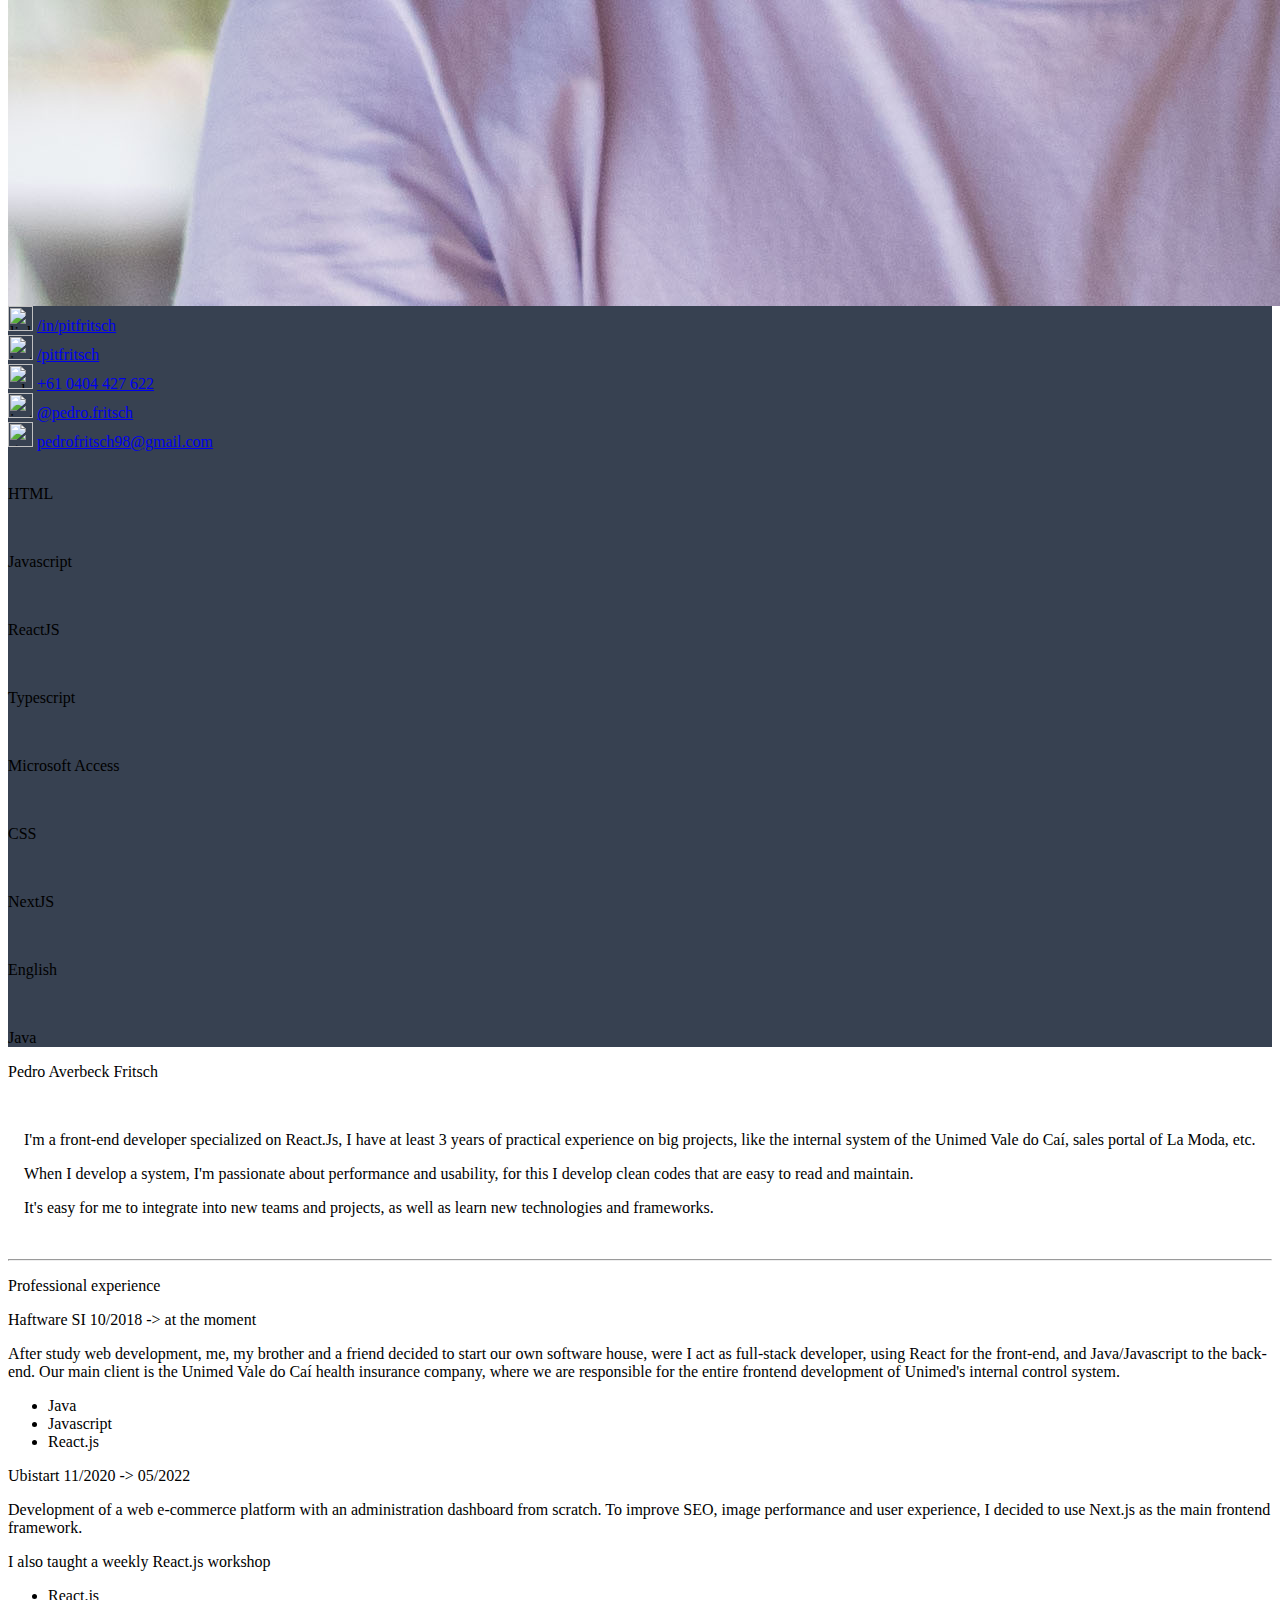
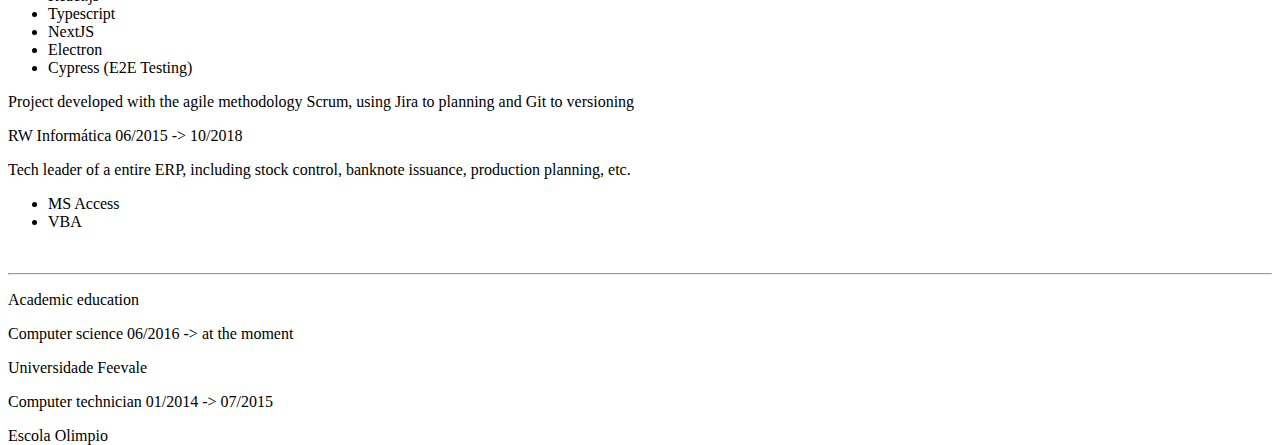
==== commit 06a9c63b: "added descriptions on the job" ====
--- a/en.html
+++ b/en.html
@@ -22,7 +22,7 @@
           </div>
           <div class="flex justify-center gap-2">
             <img src="https://cdn.svgporn.com/logos/whatsapp-icon.svg" alt="whatsapp-icon" width="25" class="p-0.5">
-            <a href="https://api.whatsapp.com/send?phone=5551992382412&text=Oi Pedro, acabei de ver teu currículo, podemos conversar?" target="_blank">+55 51 99238-2412</a>
+            <a href="https://api.whatsapp.com/send?phone=5551992382412&text=Oi Pedro, acabei de ver teu currículo, podemos conversar?" target="_blank">+61 0404 427 622</a>
           </div>
           <div class="flex justify-center gap-2">
             <img src="https://cdn.svgporn.com/logos/instagram-icon.svg" alt="instagram-icon" width="25" class="p-0.5">
@@ -88,15 +88,15 @@
             Pedro Averbeck Fritsch
           </p>
           <br>
-          <p class="text-justify">
+          <p class="text-justify text-sm">
             <!-- &nbsp;&nbsp;&nbsp;&nbsp;Sou desenvolvedor front-end especializado em React.Js, possuo mais de 3 anos de experiência prática em grandes projetos, como sistema interno da Unimed Vale do Caí, portal de vendas da La Moda, etc. -->
             &nbsp;&nbsp;&nbsp;&nbsp;I'm a front-end developer specialized on React.Js, I have at least 3 years of practical experience on big projects, like the internal system of the Unimed Vale do Caí, sales portal of La Moda, etc.
           </p>
-          <p class="text-justify">
+          <p class="text-justify text-sm">
             <!-- &nbsp;&nbsp;&nbsp;&nbsp;Quando desenvolvo um sistema, fico aficionado em desempenho e usabilidade, e para isso desenvolvo códigos limpos e de fácil leitura e manutenção. -->
             &nbsp;&nbsp;&nbsp;&nbsp;When I develop a system, I'm passionate about performance and usability, for this I develop clean codes that are easy to read and maintain.
           </p>
-          <p class="text-justify">
+          <p class="text-justify text-sm">
             <!-- &nbsp;&nbsp;&nbsp;&nbsp;Tenho facilidade em me integrar em novas equipes e projetos, assim como aprender novas tecnologias e frameworks. -->
             &nbsp;&nbsp;&nbsp;&nbsp;It's easy for me to integrate into new teams and projects, as well as learn new technologies and frameworks.
           </p>
@@ -117,14 +117,14 @@
           </div>
           <div class="text-sm">
             <p>
-              Full-stack development using:
+              After study web development, me, my brother and a friend decided to start our own software house, were I act as full-stack developer, using React for the front-end, and Java/Javascript to the back-end. Our main client is the Unimed Vale do Caí health insurance company, where we are responsible for the entire frontend development of Unimed's internal control system.
+            </p>
+            <p>
               <ul class="list-disc list-inside">
                 <li>Java</li>
                 <li>Javascript</li>
                 <li>React.js</li>
               </ul>
-
-              I acted as a leader in several projects, being QuickMenu (digital menu system ) the most important
             </p>
           </div>
         </div>
@@ -139,16 +139,18 @@
           </div>
           <div class="text-sm">
             <p>
-              Front-end development using:
+              Development of a web e-commerce platform with an administration dashboard from scratch. To improve SEO, image performance and user experience, I decided to use Next.js as the main frontend framework.
+            </p>
+            <p>I also taught a weekly React.js workshop</p>
+            <p>
               <ul class="list-disc list-inside">
-                <li>Javascript</li>
+                <li>React.js</li>
                 <li>Typescript</li>
-                <li>React.js</li>
                 <li>NextJS</li>
-                <li>Electrion</li>
+                <li>Electron</li>
                 <li>Cypress (E2E Testing)</li>
               </ul>
-              Projects developed with the agile methodology Scrum, using Jira to planning and Git to versioning
+              Project developed with the agile methodology Scrum, using Jira to planning and Git to versioning
             </p>
           </div>
         </div>
@@ -163,10 +165,13 @@
           </div>
           <div class="text-sm">
             <p>
-              Microsoft Access developer
-            </p>
-            <p>
               Tech leader of a entire ERP, including stock control, banknote issuance, production planning, etc.
+            </p>
+            <p>
+              <ul class="list-disc list-inside">
+                <li>MS Access</li>
+                <li>VBA</li>
+              </ul>
             </p>
           </div>
         </div>
